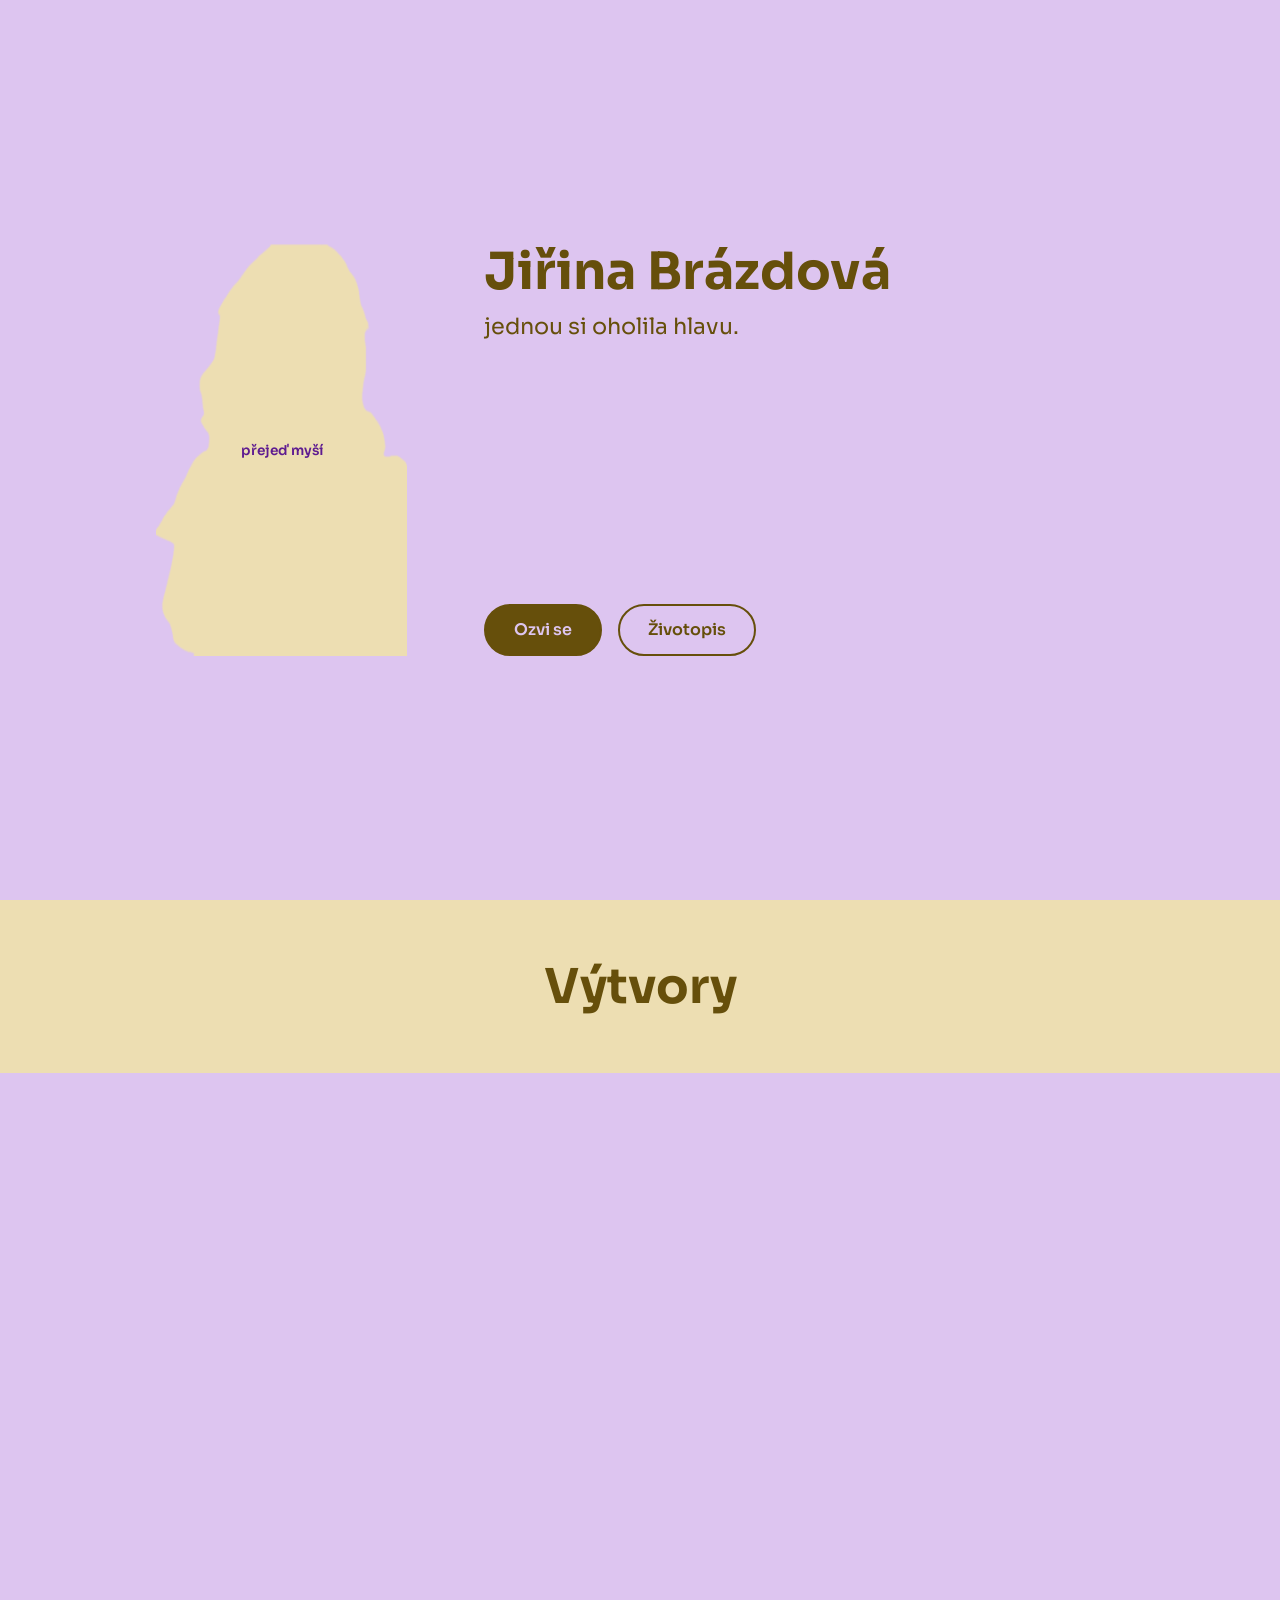
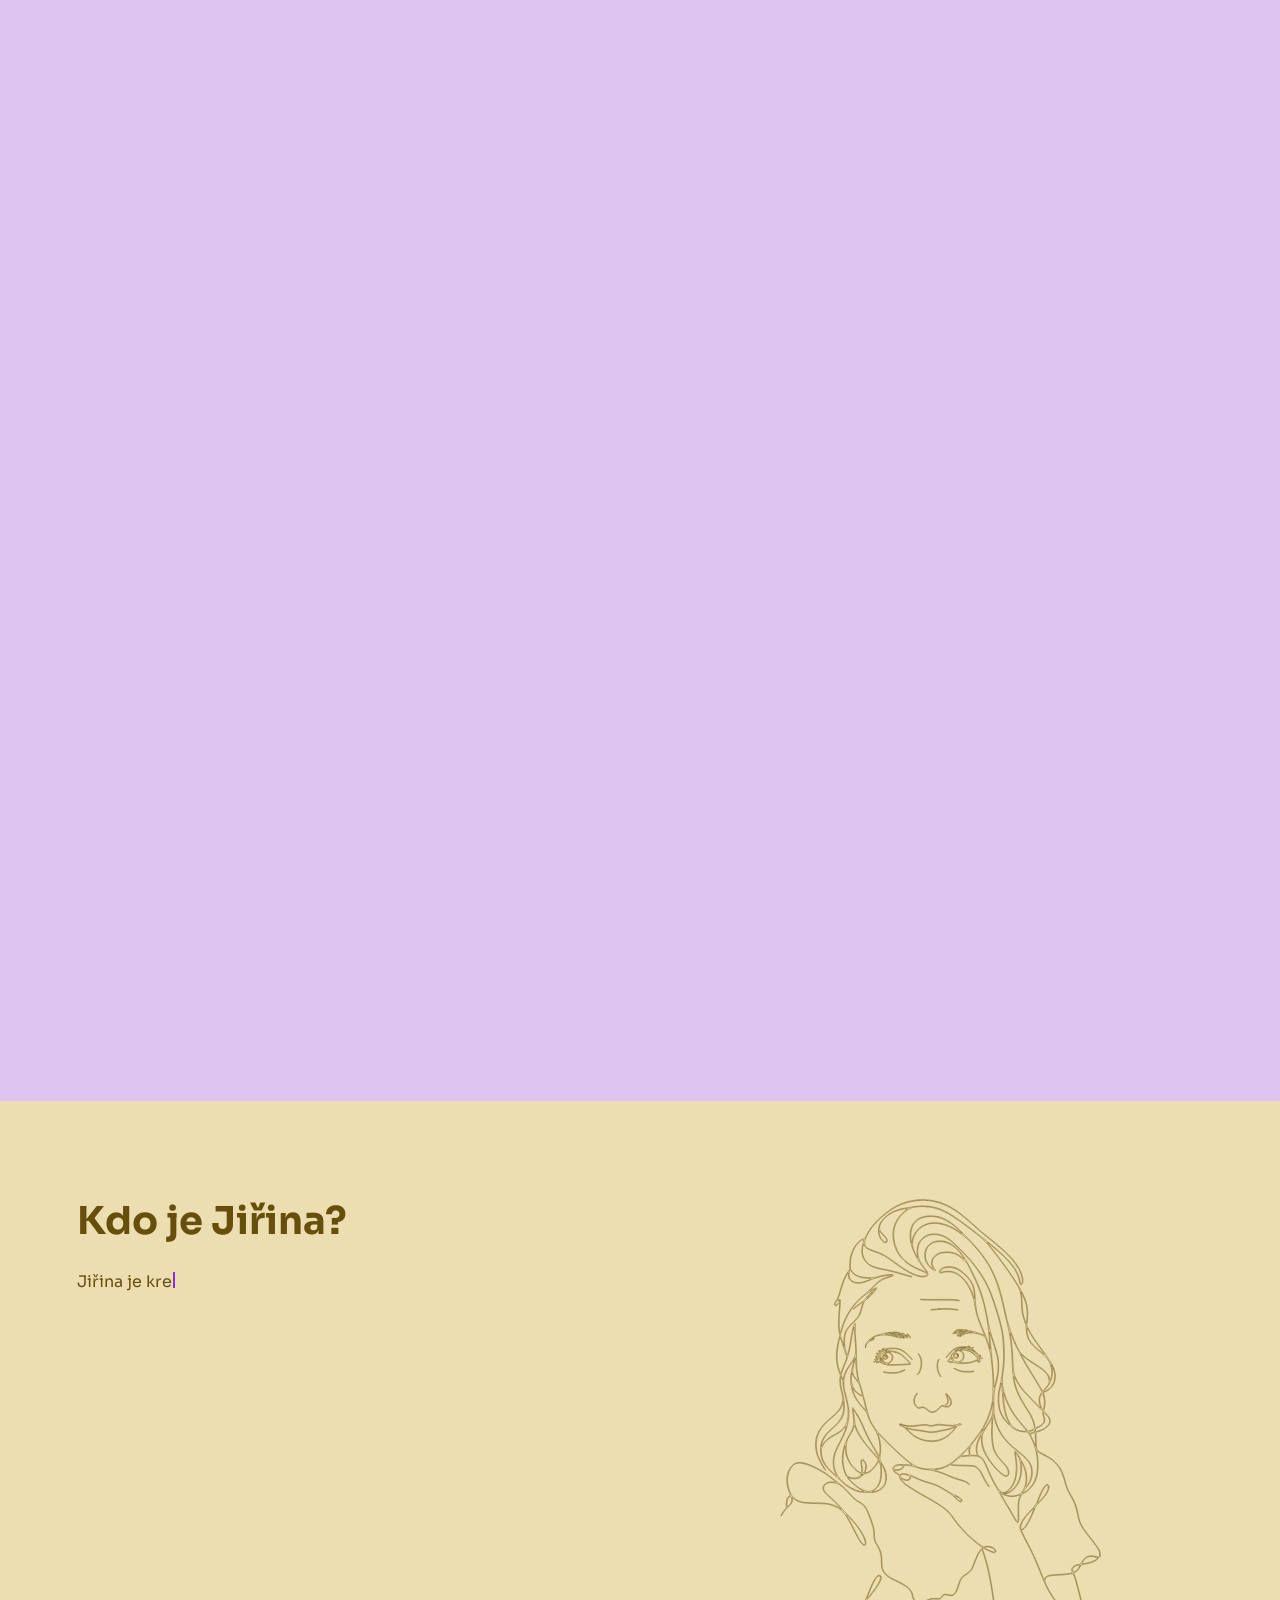
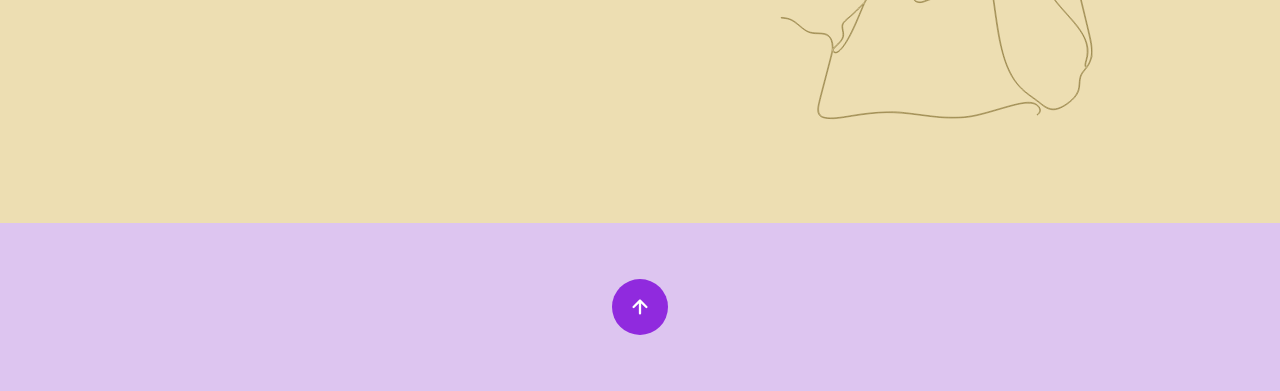
==== index.html @ c6fa9af7 "Polish scratch cover colors, speed up project reveal, add back-to-top - Recolor the hero scratch-car" ====
<!DOCTYPE html>
<html lang="cs">
<head>
  <meta charset="UTF-8">
  <meta name="viewport" content="width=device-width, initial-scale=1.0">
  <title>Jiřina Brázdová</title>
  <link rel="preconnect" href="https://fonts.googleapis.com">
  <link rel="preconnect" href="https://fonts.gstatic.com" crossorigin>
  <link href="https://fonts.googleapis.com/css2?family=Sora:wght@400;500;600;700;800&display=swap" rel="stylesheet">
  <link rel="stylesheet" href="css/style.css">
</head>
<body>

  <section class="hero" id="hero" style="--section-bg:#DDC5F0;">
    <div class="hero-inner">
      <div class="hero-photo">
        <canvas id="photoCanvas"></canvas>
        <p class="scratch-hint" id="scratchHint">přejeď myší</p>
      </div>

      <div class="hero-text">
        <div class="hero-intro">
          <h1 class="hero-name">Jiřina Brázdová</h1>
          <p class="hero-line" id="rotatingLine" aria-live="polite"></p>
        </div>

        <div class="hero-buttons">
          <a href="#contact" class="btn btn-primary">Ozvi se</a>
          <a href="#cv" class="btn btn-secondary">Životopis</a>
        </div>
      </div>
    </div>
  </section>

  <section class="work" id="work">
    <div class="work-band">
      <h2 class="work-title">Výtvory</h2>
    </div>

    <div class="work-content">
      <article class="project" data-side="left">
        <div class="project-media">
          <div class="device device-phone">
            <div class="device-screen">
              <p class="video-placeholder">video brzy</p>
            </div>
          </div>
        </div>
        <div class="project-text">
          <h3 class="project-title"><span class="project-num">01</span> — Bejby bez alergií</h3>
          <p class="project-category">Mobilní aplikace · Product Design · UX/UI · Vývoj</p>
          <p class="project-tagline">Od prvního nápadu až po skutečný produkt.</p>
          <p class="project-desc">Vytvořila jsem mobilní aplikaci od úplného začátku – od konceptu a návrhu uživatelského prostředí přes vývoj a testování až po zveřejnění na App Store a Google Play.</p>
          <p class="project-meta"><strong>Moje role:</strong> koncept · UX/UI · vývoj · testování · produktový rozvoj</p>
          <p class="project-meta"><strong>Nástroje:</strong> Figma · Adobe XD · Flutter · Firebase · Storyblok · Claude · Codex</p>
          <p class="project-stat">180+ stažení</p>
          <a href="#" class="project-link">→ Prozkoumat projekt</a>
        </div>
      </article>

      <article class="project" data-side="right">
        <div class="project-media">
          <div class="device device-laptop">
            <div class="device-screen">
              <p class="video-placeholder">video brzy</p>
            </div>
          </div>
        </div>
        <div class="project-text">
          <h3 class="project-title"><span class="project-num">02</span> — BabyApp.cz</h3>
          <p class="project-category">Web · UX/UI · Vývoj</p>
          <p class="project-desc">Web vytvořený jako digitální zázemí pro aplikaci Bejby bez alergií. Navrhla a vytvořila jsem ho kompletně sama – od struktury a vizuálního návrhu až po nasazení a následnou správu.</p>
          <p class="project-meta"><strong>Moje role:</strong> struktura · design · vývoj · nasazení · správa</p>
          <p class="project-meta"><strong>Nástroje:</strong> GitHub · Vercel · Claude</p>
          <a href="#" class="project-link">→ Prozkoumat projekt</a>
        </div>
      </article>

      <article class="project" data-side="left">
        <div class="project-media">
          <div class="device device-laptop">
            <div class="device-screen">
              <p class="video-placeholder">video brzy</p>
            </div>
          </div>
        </div>
        <div class="project-text">
          <h3 class="project-title"><span class="project-num">03</span> — SimonaMakes.cz</h3>
          <p class="project-category">Web · Design · Vývoj</p>
          <p class="project-desc">Osobní webový projekt, který jsem vytvořila od návrhu až po samotné nasazení. Další ukázka toho, jak propojuji vizuální stránku, technologii a samostatné řešení problémů.</p>
          <p class="project-meta"><strong>Moje role:</strong> koncept · design · vývoj · nasazení · správa</p>
          <p class="project-meta"><strong>Nástroje:</strong> GitHub · Vercel · Claude</p>
          <a href="#" class="project-link">→ Prozkoumat projekt</a>
        </div>
      </article>
    </div>
  </section>

  <section class="about" id="about">
    <div class="about-inner">
      <div class="about-text">
        <h2 class="about-title">Kdo je Jiřina?</h2>
        <p>Jiřina je kreativní člověk, kterého baví <em>výzvy</em> a <em>hledání řešení, která dávají smysl</em>. Když ji něco zaujme, nestačí jí zůstat u myšlenky – potřebuje zjistit, jak to funguje, co by šlo udělat lépe, a najít cestu k výsledku sama.</p>
        <p>K digitálním produktům se dostala přirozeně, skrz vlastní projekt. Z potřeby vyřešit konkrétní problém vznikl nápad na aplikaci a z nápadu postupně celý produkt, při jehož tvorbě se pohybovala mezi návrhem, technologiemi, obsahem i realizací. Tehdy zjistila, že ji nejvíc baví přemýšlet nad tím, <em>jak má produkt fungovat</em>, co uživatel skutečně potřebuje, a jak <em>složité věci udělat jednoduché</em>.</p>
        <p>Na designu ji baví hledat <em>rovnováhu</em> mezi tím, co je vizuálně dobře zpracované a co má skutečný smysl – proč se člověk v rozhraní ztrácí, co ho zbytečně zatěžuje, a jak návrh změnit, aby byl přirozenější. Díky zkušenosti s vývojem se na produkt dívá i z <em>technické stránky</em>: návrh pro ni není izolovaný obrázek ve Figmě, ale součást systému, který musí fungovat v reálném světě.</p>
        <p>Její cesta k Product Designu <em>není klasická</em> – a právě to považuje za svou <em>výhodu</em>. Zkušenosti získávala tím, že věci skutečně dělala, řešila problémy za pochodu a učila se to, co zrovna potřebovala. Teď je chce proměnit v pevný základ pro práci v Product a UX Designu.</p>
      </div>
      <div class="about-media">
        <svg class="about-draw-svg" id="aboutDrawSvg" viewBox="0 0 979 1606" xmlns="http://www.w3.org/2000/svg">
<g transform="translate(0.000000,1606.000000) scale(0.100000,-0.100000)" fill="none" stroke="currentColor" stroke-width="14" stroke-linecap="round" stroke-linejoin="round">
<path id="lp0" d="M4190 15973 c-356 -33 -645 -145 -925 -356 -328 -248 -523 -467 -654
-732 -52 -104 -65 -124 -77 -114 -33 27 -167 -65 -238 -164 -131 -184 -199
-409 -194 -639 l2 -117 -51 -73 c-100 -145 -172 -310 -233 -540 -52 -194 -84
-277 -137 -355 -49 -72 -59 -103 -43 -132 18 -35 55 -26 112 27 l51 47 -6 -60
c-44 -410 -48 -734 -12 -875 16 -64 15 -66 -9 -155 -78 -279 -101 -554 -65
-780 12 -76 66 -258 90 -307 16 -32 18 -45 8 -85 -20 -92 -12 -237 21 -373 70
-284 73 -340 26 -478 -53 -155 -115 -230 -341 -414 -407 -330 -539 -676 -419
-1096 49 -171 274 -576 274 -493 0 6 -4 12 -9 15 -16 10 -129 209 -180 316
-74 158 -92 230 -98 397 -13 339 106 566 442 843 235 194 332 319 369 478 21
88 30 43 23 -121 -10 -277 -99 -437 -364 -659 -246 -205 -348 -399 -347 -658
2 -295 127 -516 439 -775 33 -27 114 -102 180 -165 182 -175 347 -278 532
-331 90 -26 412 -38 512 -19 239 44 379 242 357 504 -9 107 -43 203 -120 338
-91 161 -92 165 -72 277 33 193 15 416 -48 605 -15 43 -25 79 -24 80 2 1 55
-52 118 -119 251 -262 691 -673 849 -790 44 -33 80 -63 81 -66 0 -3 -33 -1
-72 3 -40 5 -143 10 -228 11 -151 2 -157 1 -211 -25 -134 -66 -95 -191 88
-281 39 -19 41 -23 41 -61 -3 -143 186 -289 852 -661 502 -281 611 -368 800
-635 230 -327 557 -652 848 -845 l42 -27 -50 -55 c-84 -92 -106 -135 -229
-458 -61 -160 -96 -207 -213 -285 -167 -112 -193 -147 -258 -360 -85 -274
-146 -331 -307 -284 -103 30 -166 8 -209 -72 -24 -45 -37 -48 -179 -46 -112 2
-126 0 -205 -29 -209 -77 -222 -81 -291 -77 -116 6 -176 68 -198 206 -26 165
-178 302 -492 443 -241 108 -343 189 -411 326 -32 65 -32 68 -40 262 -9 253
-33 341 -138 507 -70 112 -82 151 -91 324 -9 185 -25 248 -136 543 -109 292
-159 361 -337 460 -107 61 -155 100 -242 202 -128 148 -219 238 -314 308 -52
39 -144 112 -205 162 -199 163 -348 262 -557 366 -388 195 -599 209 -742 48
-171 -193 -199 -485 -76 -790 22 -56 40 -102 38 -103 -89 -38 -122 -107 -127
-271 l-3 -119 -48 -54 c-52 -58 -110 -158 -110 -188 0 -11 12 3 29 32 42 77
111 163 201 250 99 96 123 142 118 222 l-3 58 43 -33 c161 -123 279 -149 692
-152 300 -3 381 -15 559 -87 232 -94 334 -218 579 -709 104 -210 183 -349 232
-410 84 -105 160 -98 147 14 -24 204 -255 552 -568 857 -57 56 -149 154 -204
218 -55 64 -174 185 -265 269 -91 84 -180 167 -197 186 -148 157 1 341 244
301 145 -23 235 -80 389 -246 211 -228 276 -289 349 -329 206 -114 260 -188
372 -505 109 -306 123 -366 123 -523 1 -136 12 -174 99 -320 104 -177 130
-282 131 -545 0 -164 48 -273 164 -380 46 -41 104 -75 274 -158 119 -58 247
-126 284 -151 124 -83 218 -205 218 -283 0 -42 34 -125 66 -160 68 -75 185
-90 319 -40 226 84 221 83 339 77 136 -6 158 1 192 63 39 71 89 86 190 55 159
-48 244 29 323 294 60 203 94 251 242 346 136 89 167 134 259 380 63 168 108
262 162 334 l40 53 20 -53 c140 -379 240 -840 339 -1564 107 -789 153 -1067
225 -1365 145 -603 314 -961 590 -1249 105 -110 154 -150 434 -354 80 -58 181
-135 225 -172 145 -120 279 -167 418 -147 202 29 515 242 647 438 67 101 90
178 101 344 14 220 37 282 162 431 95 115 133 179 176 302 l35 102 0 175 c-1
198 -12 262 -126 735 -33 138 -80 331 -103 430 -170 710 -272 1090 -317 1178
-11 22 -18 40 -16 42 2 1 22 12 46 24 61 31 113 87 152 164 23 45 41 69 54 71
12 2 66 11 120 20 194 32 301 81 396 182 l53 56 -5 69 c-9 116 -25 143 -341
551 -166 215 -225 304 -266 403 -32 75 -42 116 -81 324 -33 177 -98 338 -209
521 -83 136 -110 205 -185 466 -115 400 -267 589 -616 764 -267 134 -253 106
-265 516 l-5 170 73 23 c163 52 306 152 347 243 43 95 13 184 -108 310 l-74
77 22 96 c30 126 25 273 -13 387 l-25 77 66 31 c201 94 305 256 306 475 1 193
-84 376 -330 710 -280 379 -333 455 -413 594 -24 40 -63 113 -87 161 l-43 88
14 124 c48 407 -6 632 -256 1068 -155 270 -718 1056 -912 1273 -38 43 -68 80
-65 82 11 11 437 -356 564 -486 254 -263 376 -463 424 -695 23 -113 24 -114
55 -114 86 0 72 229 -26 427 -152 307 -380 547 -969 1016 -230 183 -262 210
-445 377 -371 338 -532 459 -780 585 -299 153 -623 218 -935 188z m295 -24
c282 -24 509 -101 780 -265 169 -103 281 -192 615 -489 140 -125 365 -316 500
-423 518 -414 739 -642 898 -927 90 -161 133 -372 87 -431 -23 -29 -38 -2 -59
101 -64 327 -325 648 -901 1106 -93 74 -237 188 -318 253 -589 470 -928 699
-1199 810 -259 107 -565 132 -883 72 -71 -13 -157 -27 -190 -31 -371 -42 -719
-273 -812 -538 -32 -92 -26 -277 12 -350 71 -142 187 -219 230 -153 31 47 -8
126 -115 231 -124 122 -145 203 -82 321 97 180 284 332 498 403 68 22 311 74
326 69 5 -2 -27 -32 -71 -66 -291 -230 -422 -549 -367 -897 70 -448 340 -740
883 -955 134 -53 170 -79 153 -110 -20 -37 -99 -53 -192 -39 -202 31 -432 152
-778 409 -291 216 -398 275 -650 361 -180 62 -243 98 -271 157 -84 173 148
565 531 897 392 339 719 471 1225 493 17 1 84 -3 150 -9z m-15 -190 c360 -33
644 -169 1161 -559 565 -426 640 -497 914 -866 66 -87 163 -216 217 -287 238
-307 512 -735 547 -852 29 -97 51 -283 51 -425 0 -197 28 -347 100 -535 34
-89 39 -113 44 -220 14 -302 105 -447 441 -709 227 -178 335 -370 336 -601 0
-107 -3 -132 -29 -207 -18 -54 -32 -62 -32 -18 0 108 -128 268 -301 377 -432
273 -553 371 -647 529 -67 111 -232 503 -283 669 -66 216 -83 284 -129 490
-115 520 -174 733 -265 965 -200 505 -448 857 -997 1411 -426 428 -663 560
-1013 563 -543 4 -770 -402 -560 -1002 64 -183 244 -492 365 -627 20 -22 46
-55 59 -72 25 -37 48 -45 30 -11 -7 13 -52 71 -100 131 -104 129 -154 228
-180 351 -57 278 35 492 258 603 93 47 98 48 202 51 263 9 434 -83 770 -412
494 -486 783 -897 980 -1394 116 -293 297 -895 346 -1152 47 -245 70 -755 46
-1005 -22 -236 -71 -543 -111 -710 -110 -455 -36 -814 224 -1083 189 -196 327
-269 528 -279 l108 -6 28 -46 c172 -275 256 -555 269 -893 17 -426 -124 -742
-399 -898 -32 -17 -58 -28 -58 -23 0 17 57 97 125 178 127 151 180 298 173
480 -10 227 -98 353 -438 625 -418 336 -592 582 -697 989 -34 129 -36 146 -40
346 -8 350 7 518 62 710 59 207 85 378 85 566 0 209 -21 308 -145 689 -103
313 -131 419 -190 720 -141 717 -216 939 -513 1535 -301 603 -596 874 -953
875 -523 1 -644 -660 -166 -906 46 -24 50 -5 8 43 -199 225 5 502 370 503 214
0 353 -63 530 -240 l96 -96 115 -229 c373 -751 506 -1279 582 -2320 l6 -70
-15 50 c-53 177 -138 398 -290 755 -94 221 -141 452 -154 760 -13 296 -42 397
-166 573 -86 123 -278 285 -403 338 -178 77 -388 63 -482 -31 -58 -58 -58
-131 1 -117 13 3 51 13 84 21 361 93 710 -191 888 -724 33 -99 49 -170 96
-440 23 -130 73 -282 156 -480 31 -74 70 -170 86 -213 l29 -77 -48 24 c-56 28
-202 75 -327 105 -49 12 -119 29 -155 38 -36 9 -114 18 -175 20 -105 4 -112 3
-165 -24 -63 -32 -127 -113 -90 -113 6 0 10 6 10 13 0 36 111 108 162 106 19
-1 17 -3 -12 -15 -35 -15 -80 -67 -80 -93 0 -8 10 -4 25 11 38 39 146 71 245
74 l85 2 -70 -7 c-134 -15 -204 -47 -232 -106 -16 -33 -16 -36 0 -52 16 -16
19 -15 48 12 28 27 30 27 19 6 -19 -36 1 -45 41 -17 95 69 181 96 308 96 160
0 364 -61 421 -126 45 -52 150 -392 179 -579 11 -74 32 -263 52 -480 24 -245
18 -778 -9 -929 -72 -398 -217 -715 -493 -1081 -186 -247 -213 -279 -378 -445
-412 -414 -617 -521 -1001 -523 -372 -2 -507 62 -925 438 -329 296 -674 645
-769 778 -168 235 -191 292 -311 774 -52 205 -116 444 -144 530 -102 321 -121
456 -131 933 -5 222 -14 426 -25 520 -12 108 -16 208 -13 329 4 164 3 172 -13
153 -41 -52 -93 -256 -133 -532 -27 -188 -85 -435 -101 -435 -5 0 -25 59 -44
130 -31 118 -34 144 -35 275 -1 267 40 358 259 575 190 188 212 225 275 454
44 162 69 211 137 266 105 86 202 184 263 266 84 113 75 118 -72 42 -40 -21
-77 -40 -83 -42 -21 -7 212 222 270 266 72 55 196 115 285 138 74 19 145 49
156 66 32 52 -242 30 -466 -38 -89 -26 -106 -28 -270 -28 -289 1 -423 52 -537
208 -37 50 -37 51 -41 166 -9 255 91 533 245 682 81 79 110 99 140 99 30 0 30
-21 -3 -130 -68 -228 -35 -412 102 -559 113 -121 225 -170 517 -225 195 -38
333 -72 632 -159 229 -66 255 -72 255 -58 0 6 -12 14 -27 17 -16 4 -98 27
-183 51 -318 92 -429 120 -565 147 -401 79 -491 113 -602 228 -126 132 -168
285 -128 472 17 81 30 101 39 59 18 -82 101 -135 335 -215 216 -73 311 -128
643 -370 292 -212 438 -295 625 -357 159 -52 274 -51 329 4 52 52 13 92 -147
154 -372 144 -587 304 -727 540 -166 280 -201 622 -93 883 79 190 252 383 416
466 119 60 317 82 545 61z m327 -319 c144 -34 307 -117 458 -231 82 -62 285
-250 285 -263 0 -3 -42 23 -92 58 -397 274 -777 343 -1073 196 -107 -53 -164
-97 -224 -172 -86 -108 -141 -242 -141 -343 0 -44 -16 -45 -24 -2 -32 174 -14
370 44 492 113 238 428 346 767 265z m90 -206 c344 -61 752 -344 1109 -769
430 -512 618 -927 814 -1796 32 -145 84 -367 114 -494 95 -398 130 -661 146
-1085 12 -318 26 -502 47 -630 43 -266 164 -537 403 -901 111 -170 174 -302
208 -434 38 -149 39 -144 -38 -182 -105 -52 -140 -54 -172 -6 -14 21 -89 112
-167 203 -174 202 -257 323 -349 506 -204 407 -260 671 -214 1009 41 292 45
353 45 600 1 482 -56 805 -242 1385 -218 680 -375 984 -738 1430 -167 204
-590 626 -710 708 -352 239 -743 196 -916 -99 -57 -98 -81 -285 -53 -416 7
-35 9 -60 4 -57 -12 7 -81 146 -120 241 -99 241 27 564 277 711 162 95 321
117 552 76z m-1760 -346 c85 -88 103 -118 103 -168 0 -61 -69 -44 -135 32 -52
59 -83 135 -90 215 l-6 68 23 -30 c12 -16 60 -69 105 -117z m1865 -203 c205
-42 421 -216 584 -470 42 -67 40 -68 -35 -7 -152 122 -256 163 -429 170 -272
10 -440 -78 -498 -261 -23 -74 -13 -134 44 -251 10 -21 -89 57 -123 96 -56 66
-104 172 -114 253 -40 332 216 543 571 470z m333 -809 c224 -85 456 -318 541
-542 26 -70 54 -242 54 -334 0 -75 -5 -74 -26 6 -82 318 -331 648 -561 745
-104 44 -279 53 -382 20 -84 -26 -103 -13 -65 44 61 93 275 123 439 61z
m-3118 -157 c111 -100 261 -148 476 -151 100 -1 100 -5 0 -48 -422 -179 -685
-38 -577 309 3 9 15 -3 33 -30 15 -24 46 -60 68 -80z m-125 -154 c79 -147 270
-187 503 -103 55 20 145 55 200 78 160 66 446 130 584 130 66 0 42 -14 -94
-55 -202 -61 -255 -96 -490 -325 -88 -85 -198 -186 -245 -224 -347 -283 -574
-627 -690 -1046 -18 -63 -36 -119 -40 -123 -30 -33 -39 392 -14 673 9 102 17
221 18 265 l1 80 -41 0 -41 0 24 58 c13 33 49 144 79 248 63 217 115 352 176
453 l43 71 6 -75 c3 -41 12 -88 21 -105z m787 -351 c-13 -14 -45 -36 -70 -49
-49 -25 -184 -162 -209 -211 -18 -36 -31 -48 -150 -131 -99 -69 -196 -146
-217 -172 -30 -36 -9 -30 40 11 73 63 248 190 253 185 2 -2 -3 -21 -12 -43 -9
-21 -34 -99 -55 -171 -56 -195 -79 -234 -245 -398 -78 -77 -160 -169 -183
-204 -72 -112 -108 -273 -98 -439 l5 -97 -56 166 -56 166 23 79 c48 168 94
303 136 399 167 385 467 713 829 904 85 45 104 46 65 5z m-78 -102 c-25 -35
-160 -157 -166 -150 -9 9 67 97 123 143 60 50 76 52 43 7z m4633 -116 c77
-185 106 -322 106 -503 0 -118 -19 -305 -31 -298 -13 8 -78 215 -94 300 -9 44
-20 170 -25 280 -8 176 -17 268 -35 355 l-6 25 19 -24 c11 -13 40 -74 66 -135z
m-5624 -106 c0 -37 -98 -146 -123 -137 -19 6 -20 54 -1 83 31 47 124 87 124
54z m467 -1220 c39 -450 41 -441 -204 -800 -77 -112 -124 -216 -150 -331 l-16
-71 -29 68 -29 69 15 62 c9 34 37 111 62 170 115 269 189 524 229 800 29 195
50 304 73 388 l17 60 7 -105 c4 -58 15 -197 25 -310z m5287 343 c58 -123 176
-306 360 -556 190 -259 191 -258 -11 -89 -285 238 -357 354 -378 605 -6 85 2
97 29 40z m-2048 -44 c-32 -11 -63 -18 -69 -16 -13 4 81 36 108 36 11 0 -6 -9
-39 -20z m1049 -575 c29 -100 61 -220 70 -265 19 -95 21 -319 6 -439 -16 -115
-99 -465 -109 -456 -3 3 -9 95 -13 203 -8 173 -27 411 -59 718 -18 178 -30
303 -50 515 -11 118 -22 233 -25 255 -6 47 103 -273 180 -531z m-689 533 c4
-4 -20 -7 -52 -7 -119 0 -241 -36 -295 -87 l-26 -24 -7 23 c-4 16 0 28 15 41
33 27 43 20 12 -9 l-28 -26 35 20 c19 11 53 29 75 41 l40 21 -38 0 c-50 0
-105 -30 -141 -75 -29 -38 -58 -37 -38 2 25 46 102 82 197 92 69 7 240 -1 251
-12z m1286 -347 c28 -63 54 -119 58 -125 4 -5 49 -91 100 -190 139 -270 148
-286 416 -725 18 -30 58 -93 88 -140 59 -91 133 -224 155 -277 12 -30 11 -36
-18 -80 -69 -103 -78 -227 -27 -373 l26 -75 -38 40 c-22 22 -140 144 -263 270
-220 225 -293 315 -391 477 -112 185 -144 298 -158 553 -27 513 -39 647 -71
836 -27 164 -24 169 27 39 24 -63 67 -167 96 -230z m-5239 -112 c54 -161 97
-304 97 -318 0 -14 -30 -97 -66 -185 -36 -88 -78 -193 -92 -232 -15 -40 -30
-73 -33 -73 -7 0 -63 180 -79 255 -21 91 -29 273 -19 394 14 171 69 451 88
451 4 0 51 -132 104 -292z m5722 -449 c399 -261 477 -325 535 -442 33 -67 42
-184 17 -239 -12 -27 -176 -218 -187 -218 -3 0 -18 26 -34 57 -25 51 -75 134
-314 523 -64 103 -185 315 -272 475 l-43 80 74 -69 c41 -38 142 -113 224 -167z
m-5346 -32 c1 -106 27 -319 55 -454 13 -62 21 -113 17 -112 -14 1 -116 139
-140 189 -37 79 -35 167 7 332 18 70 35 144 37 165 1 21 4 40 5 43 6 13 19
-93 19 -163z m-60 38 c-97 -341 -115 -483 -90 -680 38 -290 122 -463 350 -725
109 -125 139 -171 171 -271 40 -120 84 -208 176 -344 121 -181 182 -367 191
-591 5 -114 -11 -294 -26 -294 -3 0 -17 26 -30 57 -24 54 -104 195 -182 318
-59 94 -190 357 -248 500 -64 156 -162 346 -238 464 -31 47 -67 103 -80 125
-45 69 -48 35 -18 -180 40 -283 18 -407 -108 -613 -236 -385 -288 -825 -139
-1186 75 -182 293 -399 522 -516 104 -53 82 -63 -69 -30 -190 42 -364 140
-530 297 -258 247 -331 554 -210 889 18 50 88 198 155 330 136 267 181 386
220 573 57 282 45 435 -70 875 -103 395 -70 593 153 904 44 62 87 126 96 144
25 47 26 32 4 -46z m6096 -208 c114 -277 36 -538 -200 -674 -128 -73 -133 -67
-36 39 128 141 178 241 208 416 17 98 7 229 -22 307 -24 63 20 -14 50 -88z
m-6141 -170 c7 -38 65 -129 136 -212 28 -33 59 -78 70 -100 28 -58 110 -345
98 -345 -25 0 -123 58 -170 100 -124 111 -184 298 -163 514 7 80 19 98 29 43z
m4988 -152 c38 -89 167 -286 249 -382 30 -35 174 -186 322 -337 l267 -273 0
-49 c0 -27 9 -76 20 -108 52 -154 11 -231 -169 -321 -82 -41 -85 -40 -95 32
-14 104 -95 310 -158 403 -149 218 -319 521 -381 680 -47 117 -97 327 -97 402
0 51 0 51 42 -47z m-5273 -141 c1 -96 25 -230 72 -398 62 -221 81 -340 82
-506 1 -322 -100 -490 -390 -646 -215 -115 -331 -212 -402 -336 -36 -62 -39
-50 -11 50 41 149 129 276 285 417 164 148 217 200 263 260 161 212 183 447
82 870 -54 228 -70 358 -55 451 l8 49 33 -70 c27 -58 33 -82 33 -141z m4865
-214 c41 -565 76 -738 199 -967 49 -93 35 -92 -46 1 -189 217 -251 389 -251
696 0 162 2 185 31 305 17 72 34 145 38 163 4 18 8 32 10 30 2 -2 11 -104 19
-228z m-4490 -36 c43 -50 130 -110 189 -130 41 -14 43 -16 59 -82 43 -164 89
-365 85 -369 -6 -6 -202 226 -259 307 -63 91 -113 194 -143 296 -33 112 -31
130 4 69 16 -27 45 -69 65 -91z m4559 -117 c93 -300 274 -610 508 -869 48 -53
109 -125 134 -160 l47 -63 -52 -3 c-71 -4 -193 22 -266 58 -218 106 -352 422
-394 925 -20 247 -19 251 23 112z m1196 -3 c32 -93 40 -240 17 -349 -26 -125
-39 -120 -98 36 -48 127 -47 239 2 327 19 34 39 61 45 59 5 -2 21 -35 34 -73z
m-1554 -542 c-9 -47 -29 -111 -46 -143 -25 -51 -213 -366 -226 -379 -2 -2 -2
20 1 49 3 40 21 85 70 180 95 186 148 333 185 520 12 57 22 107 23 110 12 34
6 -269 -7 -337z m-4146 -67 c91 -159 125 -227 211 -430 77 -181 129 -283 265
-515 122 -207 225 -425 178 -375 -5 6 -49 57 -99 115 -49 58 -121 141 -159
185 -174 198 -293 370 -380 550 -69 143 -75 167 -105 415 -11 91 -23 181 -26
200 l-5 35 25 -30 c14 -16 57 -84 95 -150z m5784 25 c98 -103 118 -153 97
-241 -23 -93 -151 -195 -316 -250 -97 -33 -100 -33 -106 16 l-4 36 86 45 c194
100 228 164 180 336 -21 77 -26 128 -11 128 5 0 38 -31 74 -70z m-1536 -279
c122 -329 279 -537 597 -796 354 -287 437 -382 481 -550 43 -167 -18 -422
-134 -555 -36 -42 -39 -30 -16 65 29 118 17 308 -27 445 -39 122 -208 432
-281 515 -54 62 -59 42 -32 -120 78 -457 13 -807 -186 -1008 -150 -151 -255
-128 -382 84 -82 137 -164 302 -232 464 -131 317 -172 384 -269 449 -83 55
-101 100 -101 246 1 125 14 169 98 335 l34 69 6 -140 c8 -208 49 -332 180
-541 174 -282 465 -573 571 -573 71 0 107 66 87 159 -20 95 -62 157 -220 325
-202 215 -262 364 -283 707 -11 178 9 660 29 693 4 5 15 -33 25 -84 10 -51 35
-137 55 -189z m-126 19 c-27 -383 -4 -662 71 -850 48 -121 141 -245 315 -420
125 -126 159 -340 54 -340 -84 0 -319 216 -478 438 -193 270 -275 502 -260
738 6 104 26 147 155 346 55 84 111 174 123 200 13 26 24 46 27 44 2 -2 -1
-72 -7 -156z m-4182 -110 c50 -196 225 -450 610 -884 73 -83 102 -122 98 -136
-25 -96 -207 -314 -300 -359 -46 -22 -145 -42 -120 -24 28 20 56 108 57 178 1
145 -108 280 -161 199 -16 -25 -16 -32 0 -128 19 -108 22 -222 8 -245 -21 -34
-181 89 -283 218 -129 161 -183 318 -183 531 0 173 17 229 124 409 54 91 87
160 102 213 13 43 26 78 29 78 3 0 12 -22 19 -50z m-286 -41 c-21 -84 -68
-190 -195 -439 -162 -319 -191 -409 -192 -605 0 -131 27 -252 80 -358 14 -27
24 -51 22 -53 -9 -8 -238 208 -282 267 -130 173 -180 300 -180 460 0 103 1
109 37 183 63 126 195 239 403 344 111 56 230 153 294 239 31 43 33 39 13 -38z
m4191 -56 c-18 -82 -28 -105 -69 -169 -113 -174 -162 -387 -120 -530 9 -32 22
-65 28 -73 10 -12 5 -13 -37 -8 -27 4 -79 7 -116 7 -84 0 -94 16 -88 137 5
106 31 158 160 319 58 73 136 180 173 238 38 58 71 106 72 106 2 0 1 -12 -3
-27z m1595 -40 c1 -20 -6 -23 -60 -29 -44 -5 -59 -10 -55 -20 4 -12 -21 -34
-38 -34 -3 0 -12 14 -21 30 -15 29 -15 31 7 39 13 5 52 23 88 39 70 32 78 30
79 -25z m16 -195 c4 -84 5 -178 3 -208 l-3 -55 -29 75 c-16 41 -51 120 -78
174 -56 112 -55 122 28 151 74 27 71 32 79 -137z m-5796 -510 c53 -228 233
-475 408 -561 l62 -31 -19 -37 c-39 -75 -103 -104 -219 -97 -147 9 -210 54
-259 184 -80 214 -87 528 -15 754 l17 55 7 -110 c4 -60 12 -131 18 -157z
m3763 123 c-3 -52 0 -102 6 -120 10 -28 9 -31 -11 -35 -31 -7 -241 -17 -236
-12 2 2 58 61 123 130 66 69 121 126 122 126 1 0 -1 -40 -4 -89z m2321 -167
c171 -87 227 -125 313 -216 153 -161 203 -261 299 -589 59 -206 89 -278 165
-404 121 -201 178 -350 221 -584 51 -274 134 -433 379 -721 25 -30 61 -75 78
-100 18 -25 59 -81 93 -125 110 -143 150 -257 118 -329 -16 -35 -29 -37 -99
-15 -199 62 -338 7 -439 -173 -31 -55 -34 -57 -89 -68 -169 -33 -240 -98 -214
-196 7 -25 12 -48 12 -53 0 -18 -138 -41 -305 -51 -348 -21 -389 -26 -447 -52
-54 -25 -98 -71 -98 -102 0 -42 -22 2 -109 217 -181 449 -214 520 -472 1023
-122 238 -139 276 -121 273 91 -15 228 193 378 575 l59 149 101 106 c150 159
221 248 262 330 85 172 32 298 -79 187 -44 -44 -124 -190 -174 -316 -116 -291
-101 -265 -215 -385 -232 -242 -319 -358 -359 -475 -40 -120 -35 -137 169
-531 160 -311 247 -493 310 -649 22 -52 57 -140 80 -195 23 -55 71 -172 107
-259 174 -429 308 -641 631 -1001 517 -576 635 -747 715 -1039 37 -135 32
-349 -11 -481 -39 -121 -43 -201 -11 -213 19 -7 15 -15 -52 -97 -111 -139
-132 -199 -148 -425 -10 -147 -23 -193 -87 -307 -77 -139 -315 -336 -496 -411
-212 -88 -362 -55 -586 127 -59 49 -162 126 -228 172 -369 255 -541 444 -708
776 -211 422 -315 856 -461 1918 -127 924 -222 1392 -355 1753 -44 121 -35
158 28 113 67 -47 235 -121 277 -121 85 0 97 59 26 123 -75 68 -229 95 -315
56 -23 -11 -35 -5 -133 64 -295 208 -624 548 -831 861 -128 193 -299 319 -897
656 -237 134 -475 283 -554 347 -108 88 -191 206 -103 149 124 -83 283 -56
269 45 -3 22 -3 39 0 39 2 0 88 -36 190 -80 106 -46 250 -99 336 -124 211 -61
268 -85 423 -171 203 -113 291 -175 398 -279 109 -105 175 -148 203 -130 62
39 -18 126 -176 193 -57 24 -158 77 -223 118 -280 175 -384 224 -630 293 -166
46 -178 50 -338 127 -251 119 -404 155 -480 112 l-38 -22 -75 52 c-123 85
-124 90 -30 88 125 -3 246 69 229 137 -11 43 261 6 429 -59 90 -34 192 -54
325 -62 117 -6 358 -78 550 -163 192 -85 238 -102 380 -142 153 -43 221 -71
283 -121 45 -35 65 -27 22 8 -73 60 -109 76 -255 119 -161 47 -180 54 -420
153 -80 33 -196 77 -257 98 -62 20 -113 41 -113 45 0 4 30 11 68 15 96 10 219
48 320 99 l87 44 65 -15 c44 -10 161 -17 355 -21 331 -8 342 -11 435 -98 40
-38 64 -75 117 -183 106 -216 202 -369 224 -355 5 3 -4 22 -19 42 -46 58 -102
155 -176 305 -55 113 -79 150 -129 201 -99 101 -120 106 -456 111 -235 4 -373
14 -388 29 -2 2 29 28 69 58 40 30 99 79 131 107 68 63 80 67 287 82 404 30
462 -7 623 -401 77 -188 173 -383 257 -525 40 -66 108 -185 152 -265 44 -80
110 -194 147 -255 83 -135 142 -237 246 -424 84 -151 103 -173 132 -155 30 18
33 63 27 314 -6 270 -1 321 53 462 l28 73 84 45 c302 167 443 472 428 930 -5
151 -13 213 -42 348 -5 20 2 17 55 -22 33 -25 120 -75 193 -112z m-808 -29
c75 -158 94 -427 45 -621 -62 -243 -233 -442 -430 -501 l-45 -13 44 4 c130 13
304 161 385 327 82 171 114 381 87 569 -7 45 -10 84 -8 86 8 8 75 -130 105
-217 89 -254 60 -543 -73 -711 -51 -66 -78 -82 -178 -108 -132 -35 -315 -12
-389 50 l-23 19 31 1 c50 0 129 47 191 114 179 191 254 544 194 921 -11 66
-22 140 -26 165 l-6 45 36 -40 c20 -22 47 -62 60 -90z m-4738 -127 c75 -82 87
-206 32 -322 -16 -36 -27 -46 -45 -46 -24 0 -24 2 -24 89 0 49 -7 126 -16 172
-22 115 2 163 53 107z m498 -60 c88 -388 0 -738 -209 -837 -120 -56 -203 -49
-354 30 -133 71 -358 264 -401 347 l-12 23 38 -19 c138 -69 310 -39 411 72 29
33 50 45 107 61 96 28 150 62 222 139 60 64 163 218 163 243 0 39 21 3 35 -59z
m-2304 -32 c219 -58 518 -212 749 -387 126 -95 220 -172 216 -176 -2 -2 -35 2
-74 8 -201 33 -365 -87 -321 -236 18 -62 68 -118 244 -277 144 -129 243 -230
288 -293 l22 -30 -35 23 c-209 137 -369 173 -775 177 -374 4 -462 21 -598 118
-77 55 -108 94 -154 194 -132 285 -105 623 62 802 97 104 196 124 376 77z
m2456 -221 c37 -110 39 -268 5 -365 -42 -121 -157 -222 -291 -255 -91 -22
-132 -18 -81 9 224 118 303 369 254 801 l-5 50 45 -80 c25 -44 58 -116 73
-160z m532 174 c37 -13 37 -14 11 -57 -38 -63 -190 -99 -258 -63 -51 27 12
105 94 116 27 3 56 8 64 9 32 7 58 6 89 -5z m-1205 -271 c-3 -7 -16 -21 -29
-31 l-24 -17 10 30 c7 19 18 30 30 30 11 0 16 -5 13 -12z m1326 -14 c56 -16
120 -69 120 -97 0 -56 -117 -75 -205 -33 -131 62 -125 136 11 145 11 0 45 -6
74 -15z m4348 -373 c4 -64 -34 -151 -115 -262 -50 -69 -211 -244 -218 -237 -5
5 82 221 134 332 101 213 192 290 199 167z m-1406 -214 c114 -85 309 -108 473
-54 43 14 81 25 83 23 2 -2 -6 -23 -18 -46 -49 -96 -62 -202 -58 -492 3 -277
-1 -308 -35 -271 -9 10 -68 111 -133 223 -64 113 -124 216 -134 230 -55 79
-259 449 -239 434 8 -6 35 -27 61 -47z m-1389 -86 c47 -19 118 -71 129 -97 18
-38 -2 -50 -47 -28 -34 16 -165 132 -165 147 0 6 36 -3 83 -22z m-5068 -21
c19 -37 19 -113 0 -154 -25 -53 -123 -144 -131 -122 -11 28 3 176 21 226 30
84 80 107 110 50z m7398 -417 c-103 -266 -261 -535 -327 -558 -92 -32 -62 140
56 314 61 91 278 331 299 331 3 0 -9 -39 -28 -87z m-5581 -245 c68 -73 147
-162 175 -198 196 -252 332 -576 246 -588 -53 -8 -139 120 -311 463 -106 209
-208 392 -238 426 -16 18 -18 29 -5 29 5 0 65 -60 133 -132z m4319 -877 c122
-54 138 -153 20 -122 -67 17 -259 117 -247 128 27 27 160 24 227 -6z m3181
-292 l68 -19 -39 -35 c-68 -61 -238 -121 -393 -139 -68 -7 -71 -1 -32 59 100
150 211 188 396 134z m-508 -301 c-57 -103 -163 -181 -191 -142 -18 25 -16 95
3 122 27 39 123 78 196 81 l27 1 -35 -62z m-171 -245 c45 -89 90 -257 272
-1003 280 -1146 301 -1268 261 -1490 -25 -137 -100 -292 -144 -298 -34 -5 -29
59 14 208 85 292 28 557 -192 891 -90 137 -165 230 -391 481 -361 404 -440
507 -571 744 -125 228 -145 284 -118 348 33 80 115 103 406 116 187 9 384 31
399 45 17 17 43 0 64 -42z"/>
<path id="lp1" d="M4260 12930 c0 -22 55 -25 540 -25 375 0 534 -4 584 -13 38 -7 71
-10 74 -7 27 27 -196 49 -453 44 -354 -6 -677 -4 -712 4 -19 3 -33 2 -33 -3z"/>
<path id="lp2" d="M4830 12641 c-47 -5 -122 -11 -167 -16 -46 -4 -83 -11 -83 -16 0 -12
-5 -12 221 7 212 18 423 14 544 -10 67 -13 86 -13 72 0 -30 31 -395 52 -587
35z"/>
<path id="lp3" d="M5326 11915 c-29 -27 -32 -35 -13 -34 14 0 63 59 49 59 -5 0 -21 -11
-36 -25z"/>
<path id="lp4" d="M3300 11914 c-147 -29 -306 -65 -355 -81 -195 -61 -367 -226 -364
-347 l1 -41 18 56 c29 94 78 140 183 175 83 27 109 64 45 64 l-33 0 30 19
c160 102 427 105 725 8 79 -26 99 -30 95 -17 -5 12 -4 13 6 3 18 -18 49 -16
49 3 0 13 5 12 26 -5 39 -31 64 -23 64 20 0 23 -79 93 -139 122 -80 38 -221
47 -351 21z m239 0 c17 -4 31 -12 31 -18 0 -7 19 -23 43 -36 42 -23 133 -85
152 -103 21 -21 -27 4 -97 49 -74 48 -177 94 -212 94 -17 0 -18 2 -6 10 18 11
45 12 89 4z m-114 -25 c107 -25 179 -56 225 -97 46 -42 41 -41 -74 17 -54 28
-132 57 -174 67 -43 10 -81 21 -86 26 -16 13 16 9 109 -13z m210 -5 c41 -21
137 -96 131 -102 -3 -2 -23 10 -46 28 -22 17 -64 45 -93 61 -53 29 -46 42 8
13z m-247 -20 c37 -8 99 -31 137 -50 76 -37 74 -37 -94 7 -62 16 -145 32 -183
36 -43 4 -64 9 -56 14 21 14 124 10 196 -7z m-554 -141 c7 -7 -89 -52 -113
-53 -27 0 19 38 57 48 49 13 48 13 56 5z"/>
<path id="lp5" d="M3700 11890 c0 -5 5 -10 12 -10 17 0 78 -43 78 -55 0 -17 68 -90 76
-82 4 4 -10 26 -32 49 l-39 41 36 -26 c20 -15 41 -27 47 -27 16 0 15 33 0 48
-6 6 -9 14 -6 17 10 10 57 -47 63 -77 7 -30 25 -39 25 -13 0 45 -82 137 -103
116 -7 -7 -7 -19 2 -37 17 -37 6 -42 -27 -12 -61 58 -132 94 -132 68z"/>
<path id="lp6" d="M5742 11491 c-8 -4 -73 -9 -145 -9 -223 -1 -291 -32 -453 -211 -57
-62 -101 -118 -98 -123 8 -13 33 12 126 124 73 88 88 101 165 140 84 42 85 42
206 44 l122 3 -98 -10 c-117 -11 -247 -59 -247 -90 0 -5 8 -5 18 1 69 39 153
62 241 66 87 5 93 4 80 -12 -10 -13 -25 -15 -64 -11 -27 2 -68 -1 -90 -7 -38
-12 -36 -13 65 -18 168 -8 297 -75 411 -213 l59 -70 -38 -11 c-20 -7 -61 -24
-90 -38 -82 -42 -174 -57 -330 -54 -135 3 -137 3 -102 19 131 61 161 230 58
326 -97 90 -282 11 -344 -148 -15 -38 -42 -87 -61 -108 -38 -45 -38 -45 -17
-65 11 -12 36 -16 92 -16 42 0 102 -7 132 -15 165 -46 433 -27 579 41 40 19
85 34 98 34 35 0 63 -18 57 -35 -7 -17 11 -21 21 -4 9 14 -13 66 -31 73 -24 9
-15 24 11 18 35 -6 97 7 93 20 -3 7 -27 11 -67 9 l-62 -2 -89 84 c-87 83 -205
157 -251 157 -25 0 -24 15 3 34 16 12 18 16 7 20 -42 13 -44 14 -24 15 72 3
171 -47 236 -116 30 -34 30 -35 4 -12 -42 35 -76 56 -133 78 -48 19 -48 19
-60 0 -7 -12 -8 -19 -2 -19 5 0 10 5 10 11 0 31 114 -28 187 -96 52 -50 58
-53 49 -27 -10 26 42 -38 60 -75 9 -18 24 -33 34 -33 21 0 54 35 45 49 -9 16
-25 13 -19 -3 8 -20 -23 -27 -38 -9 -11 15 -11 16 5 10 25 -9 21 10 -5 24 -13
6 -50 41 -83 77 -32 36 -77 78 -99 93 -21 16 -35 30 -30 31 5 0 15 2 23 2 20
2 26 26 6 26 -9 0 -25 -5 -35 -10 -13 -7 -34 -6 -66 2 -44 12 -45 13 -19 18
16 3 30 11 33 18 4 14 -26 16 -46 3z m-234 -154 c65 -31 90 -144 51 -224 -64
-132 -274 -133 -295 -1 -4 21 -11 38 -16 38 -6 0 -7 -11 -4 -25 9 -34 0 -31
-19 6 -23 44 -6 88 58 144 89 81 152 98 225 62z m-298 -217 c0 -6 11 -28 24
-49 l25 -39 -31 -6 c-94 -19 -112 -2 -66 59 32 44 48 55 48 35z"/>
<path id="lp7" d="M5324 11280 c-56 -23 -64 -133 -9 -145 14 -3 36 -7 49 -10 53 -11 84
53 61 125 -10 31 -61 47 -101 30z m85 -41 c32 -57 -30 -121 -83 -86 -61 40
-19 131 45 97 19 -11 26 -56 12 -76 -5 -5 0 -1 10 9 23 25 22 42 -5 68 -14 13
-17 20 -8 17 8 -3 21 -16 29 -29z"/>
<path id="lp8" d="M3138 11407 c-3 -33 -27 -45 -36 -18 -3 10 0 12 12 8 9 -4 16 -2 16
3 0 6 -11 10 -25 10 -28 0 -34 -26 -12 -49 12 -14 -37 -11 -90 5 -29 8 -30 -9
-3 -43 27 -34 16 -46 -36 -40 -53 6 -64 -6 -35 -37 29 -31 26 -45 -9 -52 -35
-8 -39 -31 -7 -44 12 -5 16 -9 8 -9 -7 -1 -11 -7 -8 -15 4 -10 1 -13 -9 -9 -8
3 -14 -1 -14 -11 0 -10 -5 -13 -16 -9 -12 4 -15 2 -12 -8 2 -7 15 -16 28 -19
l23 -6 -24 -15 c-13 -9 -33 -19 -44 -24 -18 -7 -18 -9 -3 -12 10 -3 32 2 49
11 31 15 31 15 25 -8 -8 -31 20 -58 38 -36 32 42 40 42 122 0 116 -58 229 -75
438 -65 452 20 438 19 449 37 13 19 -26 64 -184 214 -134 126 -265 183 -434
187 -55 2 -74 5 -70 15 15 41 -169 -26 -203 -74 -9 -14 -29 -41 -44 -60 -15
-20 -39 -60 -52 -89 -25 -52 -56 -89 -56 -66 0 7 7 26 16 43 15 30 5 56 -17
42 -4 -2 -10 0 -14 6 -4 6 6 10 25 10 46 0 64 44 30 71 -28 21 -20 23 29 9 29
-8 34 -7 38 10 3 11 10 20 16 20 6 0 0 11 -13 25 l-23 24 36 -6 c26 -4 43 0
64 14 57 40 147 61 293 70 205 11 313 -37 493 -219 126 -128 168 -153 71 -42
-146 166 -254 239 -395 269 -88 19 -236 19 -313 0 -51 -12 -63 -12 -87 0 -27
15 -28 14 -31 -18z m97 -57 c-3 -5 -18 -10 -33 -10 -21 0 -24 2 -12 10 20 13
53 13 45 0z m255 -41 c142 -39 186 -67 330 -211 72 -72 127 -134 123 -138 -8
-7 -89 -12 -450 -26 -151 -6 -248 0 -238 15 2 5 18 11 33 14 100 20 168 169
119 263 -64 125 -195 123 -275 -3 -58 -93 -50 -163 26 -230 l37 -33 -34 10
c-40 11 -33 4 -65 64 -17 31 -26 65 -26 92 0 24 -4 44 -10 44 -21 0 -41 -49
-38 -91 4 -63 23 -60 21 3 l-2 53 15 -55 c9 -30 20 -61 26 -67 15 -18 -4 -17
-46 4 -31 14 -39 15 -63 3 -47 -24 -49 -24 -29 -1 17 19 17 21 3 21 -21 0 -22
16 -3 23 8 3 27 27 42 54 66 114 122 168 202 198 59 22 214 19 302 -6z m-159
-24 c132 -69 65 -305 -87 -305 -69 0 -143 79 -127 138 5 22 5 22 25 -3 24 -31
65 -33 102 -4 43 34 28 111 -28 134 l-30 13 35 21 c41 25 70 26 110 6z m-177
-77 c-16 -18 -30 -35 -31 -37 -2 -2 -3 0 -3 6 0 15 40 63 53 63 6 0 -2 -15
-19 -32z m76 2 c23 -23 26 -62 6 -79 -12 -10 -13 -6 -9 27 4 33 2 42 -18 56
-13 9 -18 16 -11 16 6 0 21 -9 32 -20z m-26 -16 c21 -21 20 -28 -8 -58 -27
-31 -36 -32 -36 -8 0 13 -2 14 -9 3 -6 -9 -8 -4 -7 16 2 53 32 76 60 47z"/>
<path id="lp9" d="M4200 11265 c0 -3 14 -31 30 -62 82 -156 74 -360 -20 -515 -45 -75
-50 -90 -19 -62 96 87 146 353 95 504 -22 64 -86 165 -86 135z"/>
<path id="lp10" d="M4810 11068 c-70 -115 -40 -358 60 -488 34 -45 31 -14 -4 45 -57 93
-71 146 -71 265 0 93 3 111 26 158 28 57 21 71 -11 20z"/>
<path id="lp11" d="M6006 11038 c13 -23 37 -48 46 -48 17 0 7 28 -17 44 -29 19 -39 20
-29 4z"/>
<path id="lp12" d="M5290 10816 c0 -13 130 -71 210 -93 95 -26 284 -32 366 -12 54 14 60
33 7 22 -21 -4 -99 -8 -173 -8 -161 0 -222 14 -397 92 -7 3 -13 2 -13 -1z"/>
<path id="lp13" d="M3705 10744 c-44 -18 -105 -39 -135 -46 -78 -17 -280 -14 -363 6 -80
19 -77 19 -77 7 0 -41 346 -61 469 -27 76 21 201 75 201 87 0 13 -6 11 -95
-27z"/>
<path id="lp14" d="M4141 10031 c-114 -122 -104 -326 19 -409 49 -33 78 -38 110 -18 53
31 119 11 205 -64 126 -109 221 -98 362 42 l82 82 80 -19 c93 -21 134 -16 173
22 76 73 58 189 -47 316 -82 97 -115 89 -63 -16 76 -153 30 -287 -98 -287
l-55 0 -84 -80 c-143 -137 -220 -147 -336 -44 -88 78 -152 98 -220 70 -85 -36
-189 71 -189 194 0 57 24 125 65 181 42 59 40 77 -4 30z m1022 -141 c67 -124
23 -240 -89 -240 -53 0 -54 2 -9 41 66 58 73 155 21 284 l-17 40 35 -40 c20
-22 46 -60 59 -85z"/>
<path id="lp15" d="M5460 9119 c-19 -4 -53 -14 -75 -22 -86 -32 -178 -31 -462 4 -107 13
-145 10 -273 -26 -51 -14 -59 -14 -127 5 -93 25 -150 25 -331 -1 -197 -29
-357 -24 -455 15 -82 32 -117 34 -117 7 0 -24 15 -35 65 -51 53 -17 90 -45
215 -165 117 -112 163 -146 265 -197 421 -211 853 -116 1138 250 75 95 103
120 155 134 82 22 84 64 2 47z m-1686 -53 c106 -31 253 -35 406 -11 172 28
247 30 325 8 79 -22 107 -22 184 1 70 21 196 21 359 0 87 -11 159 -14 226 -9
89 5 98 5 86 -9 -7 -9 -23 -16 -37 -16 -13 0 -40 -8 -61 -19 -44 -22 -168 -57
-237 -66 -27 -3 -111 -20 -185 -37 -173 -38 -291 -41 -440 -10 -58 12 -127 24
-155 27 -129 15 -267 39 -342 61 -46 13 -86 23 -91 22 -4 -1 -25 9 -47 24 -22
14 -57 31 -77 38 -43 13 -65 36 -27 28 13 -3 64 -17 113 -32z m1556 -55 c0
-15 -90 -119 -157 -183 -174 -164 -363 -235 -602 -225 -263 10 -470 107 -671
311 l-75 77 58 -21 c81 -27 182 -47 312 -59 61 -6 148 -20 195 -32 120 -29
258 -35 345 -15 39 8 129 27 200 41 189 37 281 62 334 89 52 28 61 30 61 17z"/>
<path id="lp16" d="M2953 4469 c-72 -46 -142 -179 -313 -597 l-83 -203 -181 -182 c-100
-101 -233 -227 -298 -280 -213 -177 -233 -217 -198 -399 42 -213 11 -280 -228
-501 l-62 -57 0 47 c0 140 -49 275 -122 338 -73 62 -129 76 -338 86 -274 12
-328 34 -540 214 -144 123 -182 151 -265 192 -100 50 -325 91 -325 59 0 -10
24 -15 87 -19 174 -10 262 -54 487 -243 222 -185 319 -224 562 -224 304 0 416
-101 431 -390 6 -117 -2 -149 -227 -1005 -204 -771 -227 -876 -215 -971 20
-164 120 -224 385 -231 162 -5 191 -2 655 72 882 139 1231 145 2060 35 593
-79 787 -94 1130 -87 393 8 570 40 1185 219 705 206 813 230 1015 232 133 1
186 -11 268 -64 98 -62 120 -182 46 -252 -47 -45 -46 -61 2 -28 30 22 68 88
69 120 0 66 -68 163 -142 201 -181 92 -412 62 -1118 -146 -794 -234 -1007
-271 -1505 -262 -306 6 -349 10 -980 91 -582 75 -652 80 -949 73 -326 -8 -731
-48 -1061 -107 -793 -141 -1035 -100 -1035 176 0 112 6 139 152 699 237 908
266 1020 273 1053 l7 32 30 -25 c142 -119 430 269 731 985 36 85 104 247 151
360 66 156 95 214 124 245 39 41 101 114 187 219 142 176 265 395 265 474 0
67 -55 91 -117 51z m89 -24 c16 -36 -7 -105 -79 -233 -64 -114 -333 -461 -333
-429 0 2 15 42 34 88 167 415 228 533 300 579 42 27 64 25 78 -5z m-525 -862
c-3 -5 -60 -138 -127 -298 -275 -656 -473 -1002 -644 -1127 -51 -37 -97 -38
-125 -2 -36 46 -28 60 102 188 189 185 217 259 178 459 -36 186 -24 208 229
423 58 49 166 150 240 225 117 118 164 160 147 132z"/>
</g>
</svg>
      </div>
    </div>
  </section>

  <footer class="back-to-top-wrap">
    <button class="back-to-top" id="backToTop" aria-label="Zpět nahoru">
      <svg viewBox="0 0 24 24" width="22" height="22" fill="none" stroke="currentColor" stroke-width="2.5" stroke-linecap="round" stroke-linejoin="round">
        <path d="M12 19V5M5 12l7-7 7 7"/>
      </svg>
    </button>
  </footer>

  <script src="js/rotating-text.js"></script>
  <script src="js/photo-reveal.js"></script>
  <script src="js/scroll-reveal.js"></script>
  <script src="js/about-reveal.js"></script>
  <script src="js/back-to-top.js"></script>
</body>
</html>
---- css/style.css ----
:root {
  --brown: #664F0B;
  --cream: #EDDEB2;
  --lilac: #DDC5F0;
  --purple: #902ADE;
  --purple-dark: #5E1B90;
}

* {
  box-sizing: border-box;
}

html, body {
  margin: 0;
  padding: 0;
}

body {
  font-family: 'Sora', sans-serif;
  color: var(--brown);
  background: var(--lilac);
}

section {
  background: var(--section-bg, var(--lilac));
}

/* ---------- Hero ---------- */

.hero {
  min-height: 100vh;
  display: flex;
  align-items: center;
  justify-content: center;
  padding: 6rem clamp(1.5rem, 6vw, 6rem);
}

.hero-inner {
  display: flex;
  align-items: stretch;
  justify-content: center;
  gap: clamp(2rem, 6vw, 6rem);
  width: 100%;
}

.hero-photo {
  position: relative;
  flex: 0 0 auto;
  width: clamp(154px, 19.6vw, 266px);
  aspect-ratio: 1125 / 1846;
}

.hero-photo canvas {
  width: 100%;
  height: 100%;
  display: block;
  cursor: none;
}

.scratch-hint {
  position: absolute;
  top: 50%;
  left: 50%;
  transform: translate(-50%, -50%);
  margin: 0;
  color: var(--purple-dark);
  font-size: 0.85rem;
  font-weight: 600;
  text-align: center;
  white-space: nowrap;
  pointer-events: none;
  animation: hint-pulse 1.8s ease-in-out infinite;
  transition: opacity 0.4s ease;
}

.scratch-hint.hidden {
  opacity: 0;
  animation: none;
}

@keyframes hint-pulse {
  0%, 100% { opacity: 0.55; }
  50% { opacity: 1; }
}

.hero-text {
  flex: 1 1 480px;
  max-width: 640px;
  display: flex;
  flex-direction: column;
  align-items: flex-start;
  justify-content: space-between;
}

.hero-name {
  font-size: clamp(2.25rem, 4vw, 3.25rem);
  font-weight: 700;
  margin: 0;
  line-height: 1.1;
}

.hero-line {
  font-size: clamp(1.1rem, 2vw, 1.4rem);
  font-weight: 400;
  margin: 0.75rem 0 0;
  min-height: 2.4em;
  opacity: 1;
  transition: opacity 0.4s ease;
}

.hero-line.fade {
  opacity: 0;
}

.hero-buttons {
  display: flex;
  gap: 1rem;
  margin-top: 2.5rem;
}

.btn {
  font-family: inherit;
  font-size: 1rem;
  font-weight: 600;
  text-decoration: none;
  padding: 0.85rem 1.75rem;
  border-radius: 999px;
  border: 2px solid var(--brown);
  color: var(--brown);
  transition: background 0.25s ease, color 0.25s ease, border-color 0.25s ease;
}

.btn-primary {
  background: var(--brown);
  color: var(--lilac);
}

.btn-primary:hover {
  background: var(--purple);
  border-color: var(--purple);
  color: #fff;
}

.btn-secondary {
  background: transparent;
}

.btn-secondary:hover {
  border-color: var(--purple);
  color: var(--purple);
}

/* ---------- Work ---------- */

.work {
  background: var(--lilac);
}

.work-band {
  background: var(--cream);
  padding: 3.5rem clamp(1.5rem, 6vw, 6rem);
  clip-path: inset(0 100% 0 0);
  transition: clip-path 1.6s cubic-bezier(0.65, 0, 0.35, 1);
}

.work.in-view .work-band {
  clip-path: inset(0 0 0 0);
}

.work-title {
  margin: 0;
  text-align: center;
  font-size: clamp(2rem, 4vw, 3rem);
  font-weight: 700;
  clip-path: inset(0 100% 0 0);
  transition: clip-path 1.6s cubic-bezier(0.65, 0, 0.35, 1) 0.5s;
}

.work.in-view .work-title {
  clip-path: inset(0 0 0 0);
}

.work-content {
  padding: 2rem 0 4rem;
}

/* ---------- Projects ---------- */

.project {
  display: flex;
  align-items: center;
  justify-content: center;
  gap: clamp(2.5rem, 6vw, 6rem);
  padding: 5rem clamp(1.5rem, 6vw, 6rem);
}

.project[data-side="right"] {
  flex-direction: row-reverse;
}

.project-media {
  flex: 0 0 auto;
  display: flex;
  justify-content: center;
  opacity: 0;
  transform: translateY(60px);
  transition: transform 0.9s cubic-bezier(0.2, 0.8, 0.2, 1), opacity 0.9s ease;
}

.project.media-in .project-media {
  opacity: 1;
  transform: translateY(0);
}

.project-text {
  flex: 1 1 480px;
  max-width: 560px;
  opacity: 0;
  transition: transform 0.9s cubic-bezier(0.2, 0.8, 0.2, 1), opacity 0.9s ease;
}

.project[data-side="left"] .project-text {
  transform: translateX(70px);
}

.project[data-side="right"] .project-text {
  transform: translateX(-70px);
}

.project.text-in .project-text {
  opacity: 1;
  transform: translateX(0);
}

.project-num {
  color: var(--purple);
}

.project-title {
  margin: 0 0 0.5rem;
  font-size: clamp(1.4rem, 2.4vw, 1.9rem);
  font-weight: 700;
}

.project-category {
  margin: 0 0 1.25rem;
  font-size: 0.9rem;
  font-weight: 600;
  letter-spacing: 0.02em;
  text-transform: uppercase;
  opacity: 0.75;
}

.project-tagline {
  margin: 0 0 0.75rem;
  font-size: 1.1rem;
  font-weight: 700;
}

.project-desc {
  margin: 0 0 1.5rem;
  line-height: 1.55;
}

.project-meta {
  margin: 0 0 0.5rem;
  font-size: 0.92rem;
  line-height: 1.5;
}

.project-stat {
  display: inline-block;
  margin: 1rem 0 0;
  padding: 0.4rem 0.9rem;
  border-radius: 999px;
  background: var(--brown);
  color: var(--lilac);
  font-size: 0.85rem;
  font-weight: 600;
}

.project-link {
  display: inline-block;
  margin-top: 1.5rem;
  color: var(--purple);
  font-weight: 700;
  text-decoration: none;
}

.project-link:hover {
  text-decoration: underline;
}

/* ---------- Device mockups ---------- */

.device {
  background: var(--brown);
}

.device-screen {
  height: 100%;
  width: 100%;
  display: flex;
  align-items: center;
  justify-content: center;
  background: var(--lilac);
  overflow: hidden;
}

.video-placeholder {
  margin: 0;
  padding: 0 1rem;
  text-align: center;
  font-size: 0.85rem;
  font-weight: 600;
  color: var(--purple);
}

.device-phone {
  width: clamp(160px, 20vw, 220px);
  aspect-ratio: 9 / 19.5;
  padding: 0.6rem;
  border-radius: 2rem;
}

.device-phone .device-screen {
  border-radius: 1.4rem;
}

.device-laptop {
  width: clamp(260px, 34vw, 460px);
  aspect-ratio: 16 / 10;
  padding: 0.6rem;
  border-radius: 0.6rem;
  position: relative;
}

.device-laptop .device-screen {
  border-radius: 0.25rem;
}

.device-laptop::after {
  content: '';
  position: absolute;
  left: 50%;
  bottom: -0.85rem;
  transform: translateX(-50%);
  width: 30%;
  height: 0.85rem;
  background: var(--brown);
  border-radius: 0 0 0.4rem 0.4rem;
}

/* ---------- About ---------- */

.about {
  background: var(--cream);
}

.about-inner {
  display: flex;
  align-items: flex-start;
  gap: clamp(2rem, 5vw, 5rem);
  padding: 6rem clamp(1.5rem, 6vw, 6rem);
}

.about-text {
  flex: 1 1 560px;
  max-width: 640px;
}

.about-title {
  margin: 0 0 1.5rem;
  font-size: clamp(1.8rem, 3vw, 2.4rem);
  font-weight: 700;
}

.about-text p {
  margin: 0 0 1.25rem;
  line-height: 1.65;
}

.about-text p:last-child {
  margin-bottom: 0;
}

.about-text em {
  font-style: italic;
  font-weight: 600;
  color: var(--purple);
}

.about-media {
  flex: 0 0 auto;
  width: clamp(200px, 26vw, 320px);
  aspect-ratio: 979 / 1606;
  position: sticky;
  top: 6rem;
}

.about-draw-svg {
  width: 100%;
  height: 100%;
  color: var(--brown);
  overflow: visible;
}

.about-draw-svg path {
  fill: none;
}

.about-title.typing::after,
.about-text p.typing::after {
  content: '';
  display: inline-block;
  width: 0.09em;
  height: 1em;
  margin-left: 0.1em;
  background: var(--purple);
  vertical-align: -0.1em;
  animation: caret-blink 0.85s steps(1) infinite;
}

@keyframes caret-blink {
  0%, 49% { opacity: 1; }
  50%, 100% { opacity: 0; }
}

/* ---------- Footer ---------- */

.back-to-top-wrap {
  background: var(--lilac);
  padding: 3.5rem 0;
  display: flex;
  justify-content: center;
}

.back-to-top {
  width: 56px;
  height: 56px;
  border-radius: 50%;
  border: none;
  background: var(--purple);
  color: #fff;
  display: flex;
  align-items: center;
  justify-content: center;
  cursor: pointer;
  transition: background 0.25s ease, transform 0.25s ease;
}

.back-to-top:hover {
  background: var(--purple-dark);
  transform: translateY(-4px);
}

/* ---------- Responsive ---------- */

@media (max-width: 800px) {
  .hero-inner {
    flex-direction: column;
    align-items: flex-start;
    text-align: left;
  }

  .hero-photo {
    width: min(70vw, 320px);
    align-self: center;
  }

  .project,
  .project[data-side="right"] {
    flex-direction: column;
    text-align: left;
  }

  .project[data-side="left"] .project-text,
  .project[data-side="right"] .project-text {
    transform: translateY(40px);
  }

  .about-inner {
    flex-direction: column;
  }

  .about-media {
    position: static;
    width: min(55vw, 260px);
    align-self: center;
  }
}
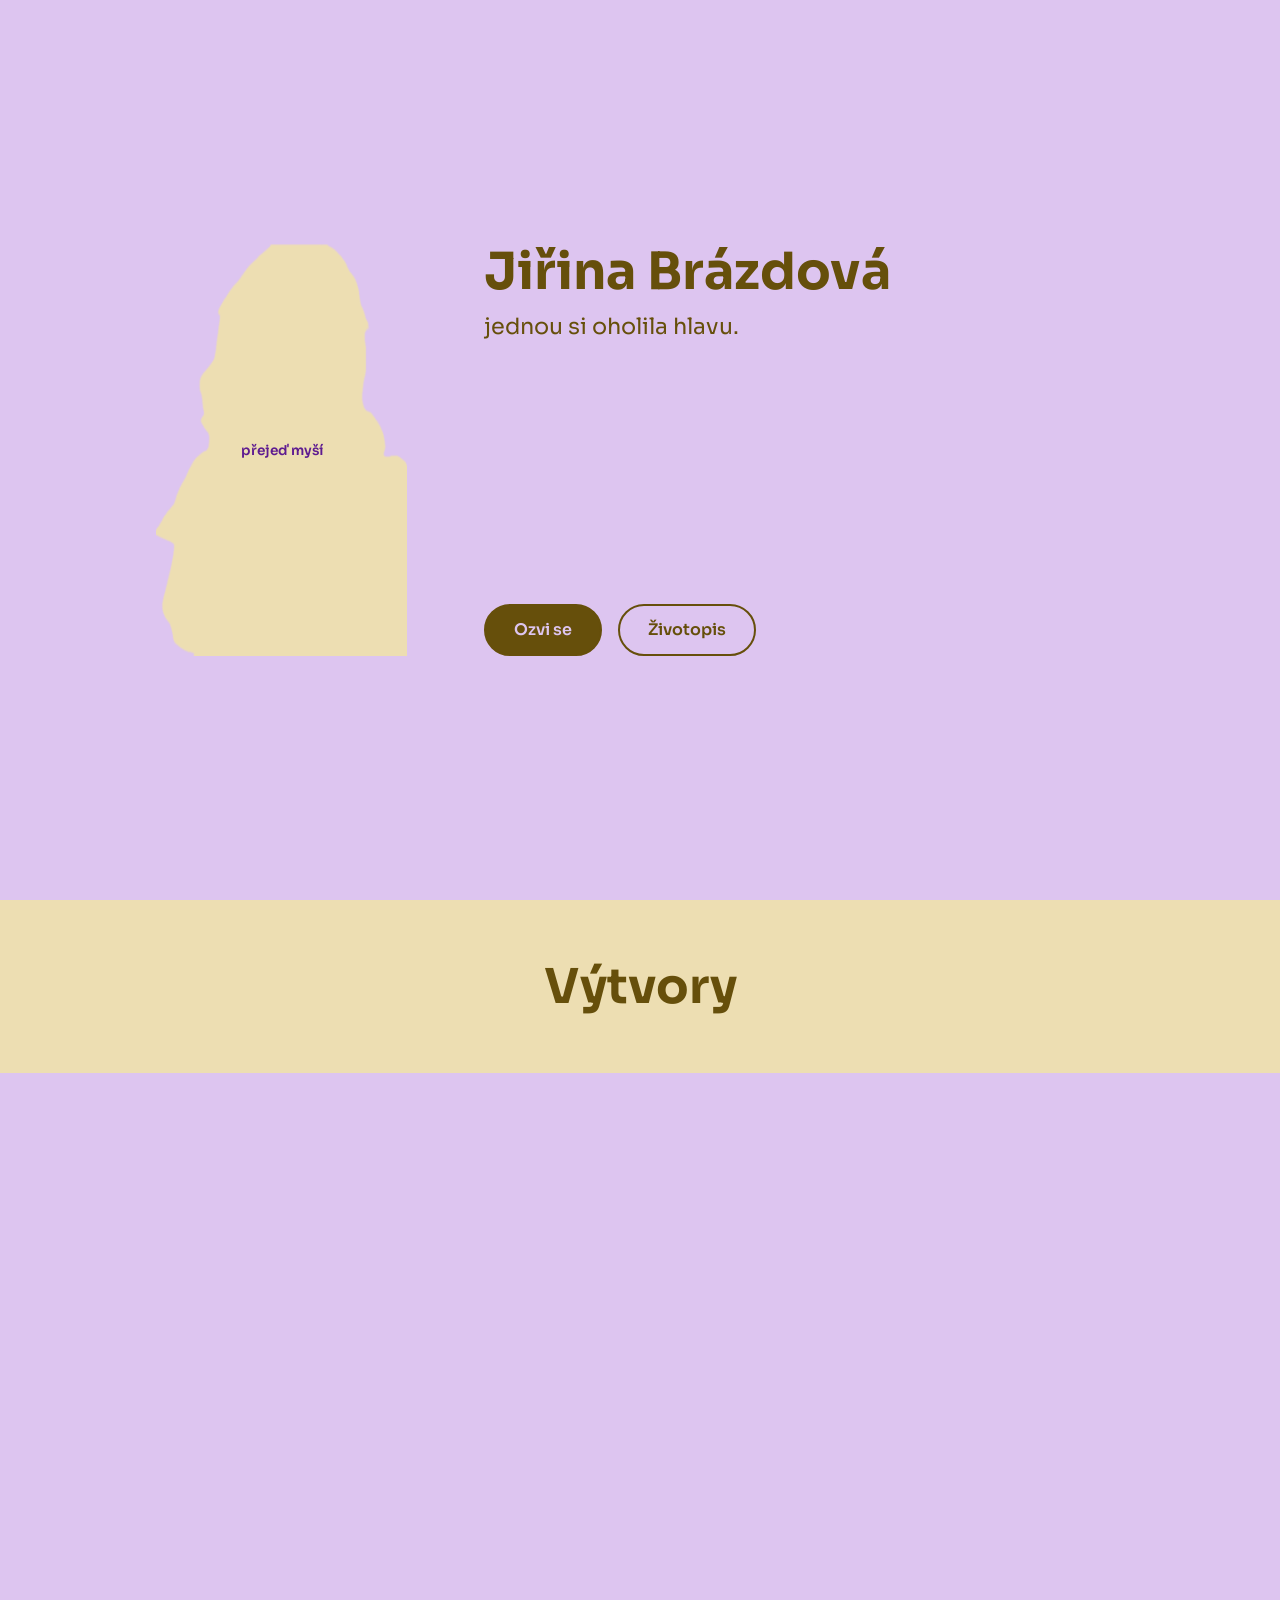
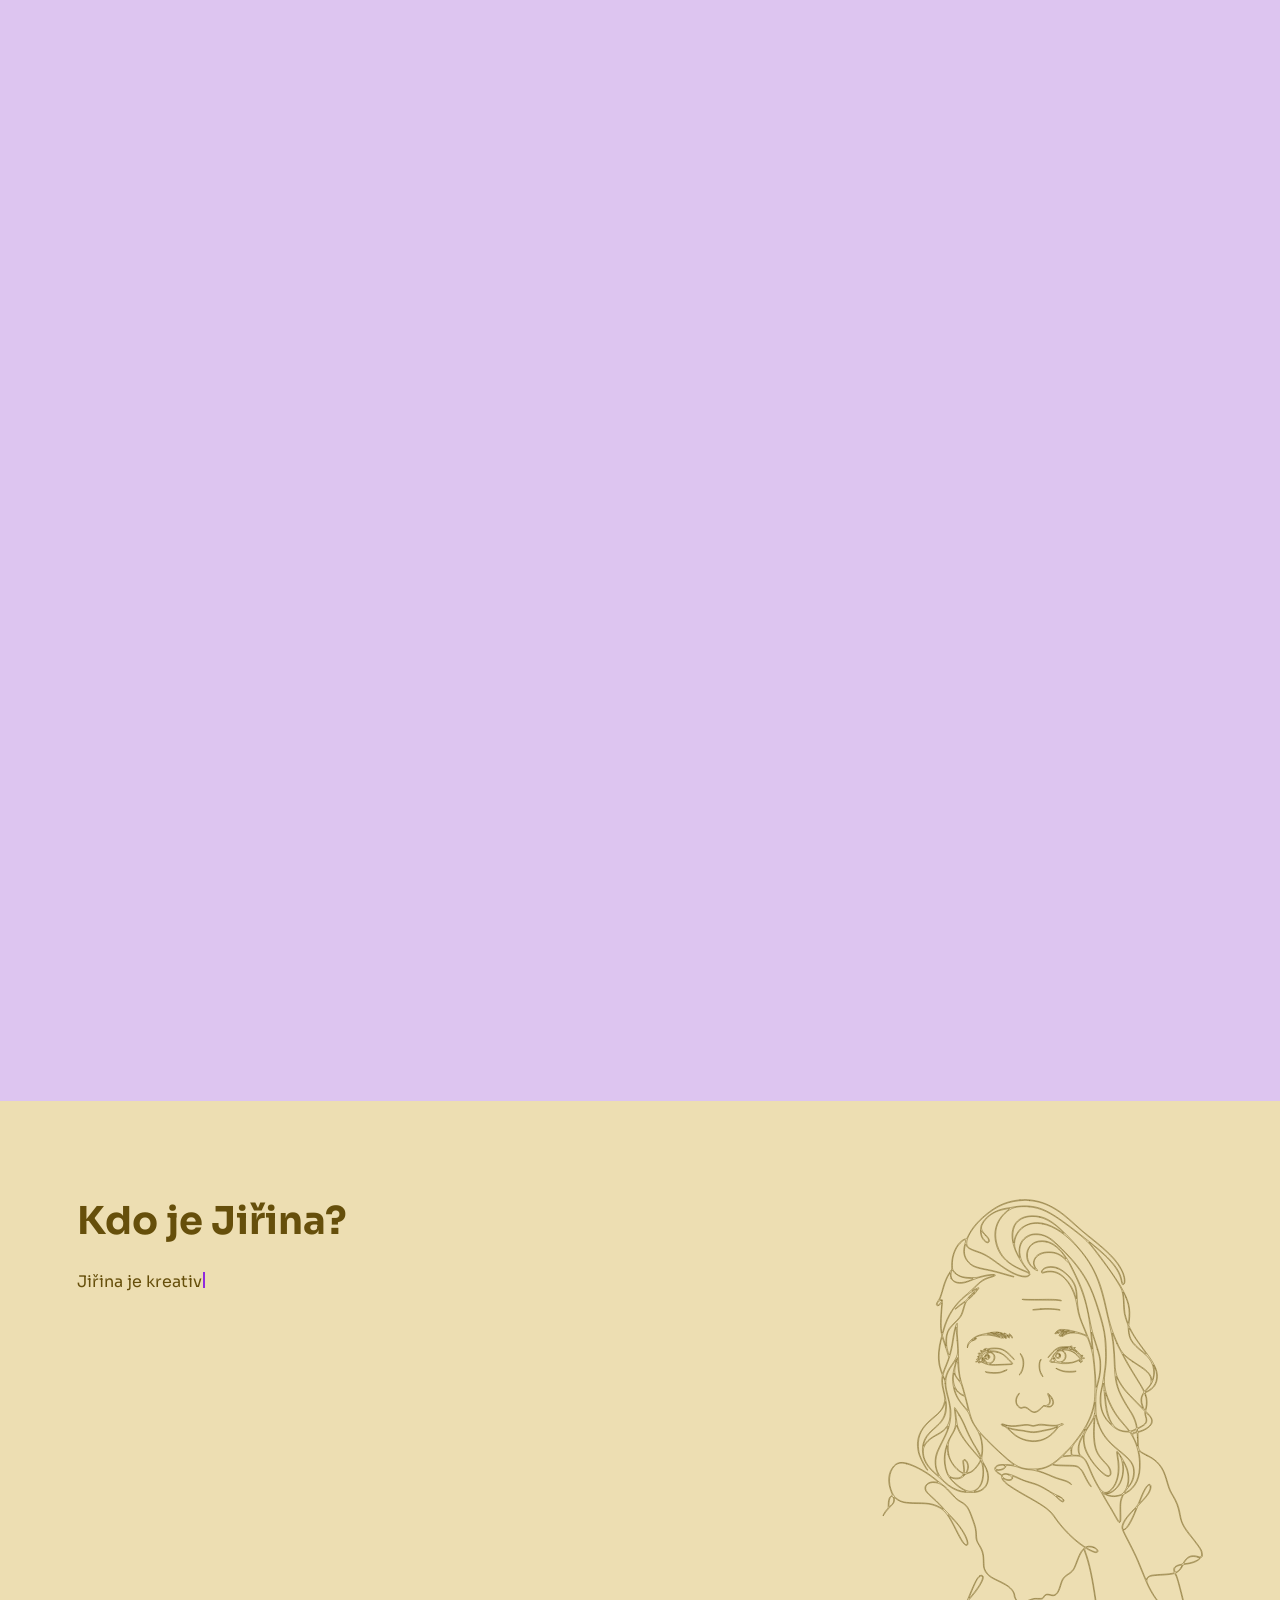
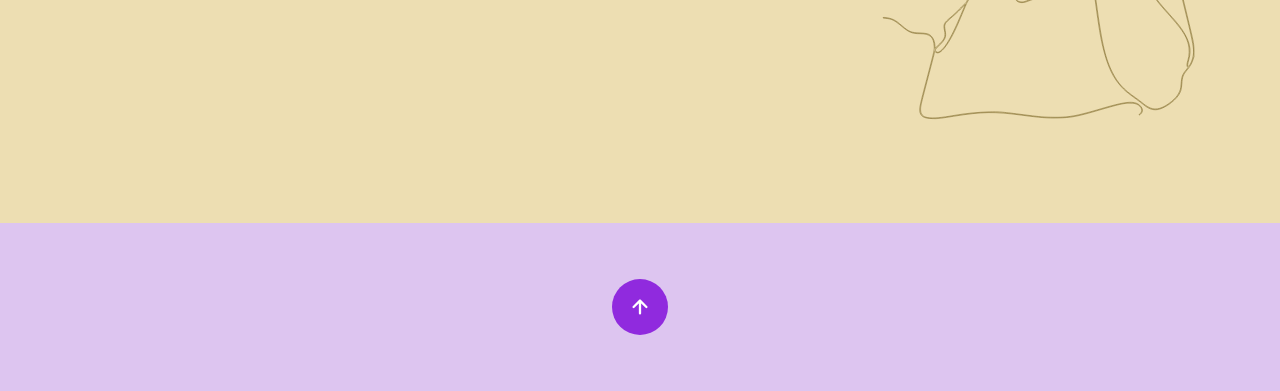
==== commit 349d8823: "Move about portrait closer to text on mobile, harden Výtvory reveal - On mobile, split the about sec" ====
--- a/index.html
+++ b/index.html
@@ -98,14 +98,12 @@
 
   <section class="about" id="about">
     <div class="about-inner">
-      <div class="about-text">
+      <div class="about-text about-lead">
         <h2 class="about-title">Kdo je Jiřina?</h2>
         <p>Jiřina je kreativní člověk, kterého baví <em>výzvy</em> a <em>hledání řešení, která dávají smysl</em>. Když ji něco zaujme, nestačí jí zůstat u myšlenky – potřebuje zjistit, jak to funguje, co by šlo udělat lépe, a najít cestu k výsledku sama.</p>
-        <p>K digitálním produktům se dostala přirozeně, skrz vlastní projekt. Z potřeby vyřešit konkrétní problém vznikl nápad na aplikaci a z nápadu postupně celý produkt, při jehož tvorbě se pohybovala mezi návrhem, technologiemi, obsahem i realizací. Tehdy zjistila, že ji nejvíc baví přemýšlet nad tím, <em>jak má produkt fungovat</em>, co uživatel skutečně potřebuje, a jak <em>složité věci udělat jednoduché</em>.</p>
-        <p>Na designu ji baví hledat <em>rovnováhu</em> mezi tím, co je vizuálně dobře zpracované a co má skutečný smysl – proč se člověk v rozhraní ztrácí, co ho zbytečně zatěžuje, a jak návrh změnit, aby byl přirozenější. Díky zkušenosti s vývojem se na produkt dívá i z <em>technické stránky</em>: návrh pro ni není izolovaný obrázek ve Figmě, ale součást systému, který musí fungovat v reálném světě.</p>
-        <p>Její cesta k Product Designu <em>není klasická</em> – a právě to považuje za svou <em>výhodu</em>. Zkušenosti získávala tím, že věci skutečně dělala, řešila problémy za pochodu a učila se to, co zrovna potřebovala. Teď je chce proměnit v pevný základ pro práci v Product a UX Designu.</p>
       </div>
       <div class="about-media">
+
         <svg class="about-draw-svg" id="aboutDrawSvg" viewBox="0 0 979 1606" xmlns="http://www.w3.org/2000/svg">
 <g transform="translate(0.000000,1606.000000) scale(0.100000,-0.100000)" fill="none" stroke="currentColor" stroke-width="14" stroke-linecap="round" stroke-linejoin="round">
 <path id="lp0" d="M4190 15973 c-356 -33 -645 -145 -925 -356 -328 -248 -523 -467 -654
@@ -536,6 +534,12 @@
 </g>
 </svg>
       </div>
+
+      <div class="about-text about-rest">
+        <p>K digitálním produktům se dostala přirozeně, skrz vlastní projekt. Z potřeby vyřešit konkrétní problém vznikl nápad na aplikaci a z nápadu postupně celý produkt, při jehož tvorbě se pohybovala mezi návrhem, technologiemi, obsahem i realizací. Tehdy zjistila, že ji nejvíc baví přemýšlet nad tím, <em>jak má produkt fungovat</em>, co uživatel skutečně potřebuje, a jak <em>složité věci udělat jednoduché</em>.</p>
+        <p>Na designu ji baví hledat <em>rovnováhu</em> mezi tím, co je vizuálně dobře zpracované a co má skutečný smysl – proč se člověk v rozhraní ztrácí, co ho zbytečně zatěžuje, a jak návrh změnit, aby byl přirozenější. Díky zkušenosti s vývojem se na produkt dívá i z <em>technické stránky</em>: návrh pro ni není izolovaný obrázek ve Figmě, ale součást systému, který musí fungovat v reálném světě.</p>
+        <p>Její cesta k Product Designu <em>není klasická</em> – a právě to považuje za svou <em>výhodu</em>. Zkušenosti získávala tím, že věci skutečně dělala, řešila problémy za pochodu a učila se to, co zrovna potřebovala. Teď je chce proměnit v pevný základ pro práci v Product a UX Designu.</p>
+      </div>
     </div>
   </section>
 
--- a/css/style.css
+++ b/css/style.css
@@ -55,6 +55,7 @@
   height: 100%;
   display: block;
   cursor: none;
+  touch-action: none;
 }
 
 .scratch-hint {
@@ -358,14 +359,25 @@
 }
 
 .about-inner {
-  display: flex;
-  align-items: flex-start;
-  gap: clamp(2rem, 5vw, 5rem);
+  display: grid;
+  grid-template-columns: minmax(0, 1fr) auto;
+  grid-template-rows: auto auto;
+  align-items: start;
+  column-gap: clamp(2rem, 5vw, 5rem);
   padding: 6rem clamp(1.5rem, 6vw, 6rem);
 }
 
+.about-lead {
+  grid-column: 1;
+  grid-row: 1;
+}
+
+.about-rest {
+  grid-column: 1;
+  grid-row: 2;
+}
+
 .about-text {
-  flex: 1 1 560px;
   max-width: 640px;
 }
 
@@ -380,7 +392,7 @@
   line-height: 1.65;
 }
 
-.about-text p:last-child {
+.about-rest p:last-child {
   margin-bottom: 0;
 }
 
@@ -391,7 +403,8 @@
 }
 
 .about-media {
-  flex: 0 0 auto;
+  grid-column: 2;
+  grid-row: 1 / 3;
   width: clamp(200px, 26vw, 320px);
   aspect-ratio: 979 / 1606;
   position: sticky;
@@ -468,6 +481,11 @@
     align-self: center;
   }
 
+  .hero-text {
+    flex: none;
+    justify-content: flex-start;
+  }
+
   .project,
   .project[data-side="right"] {
     flex-direction: column;
@@ -480,6 +498,7 @@
   }
 
   .about-inner {
+    display: flex;
     flex-direction: column;
   }
 
@@ -487,5 +506,15 @@
     position: static;
     width: min(55vw, 260px);
     align-self: center;
-  }
-}
+    margin: 1.5rem auto;
+    order: 2;
+  }
+
+  .about-lead {
+    order: 1;
+  }
+
+  .about-rest {
+    order: 3;
+  }
+}
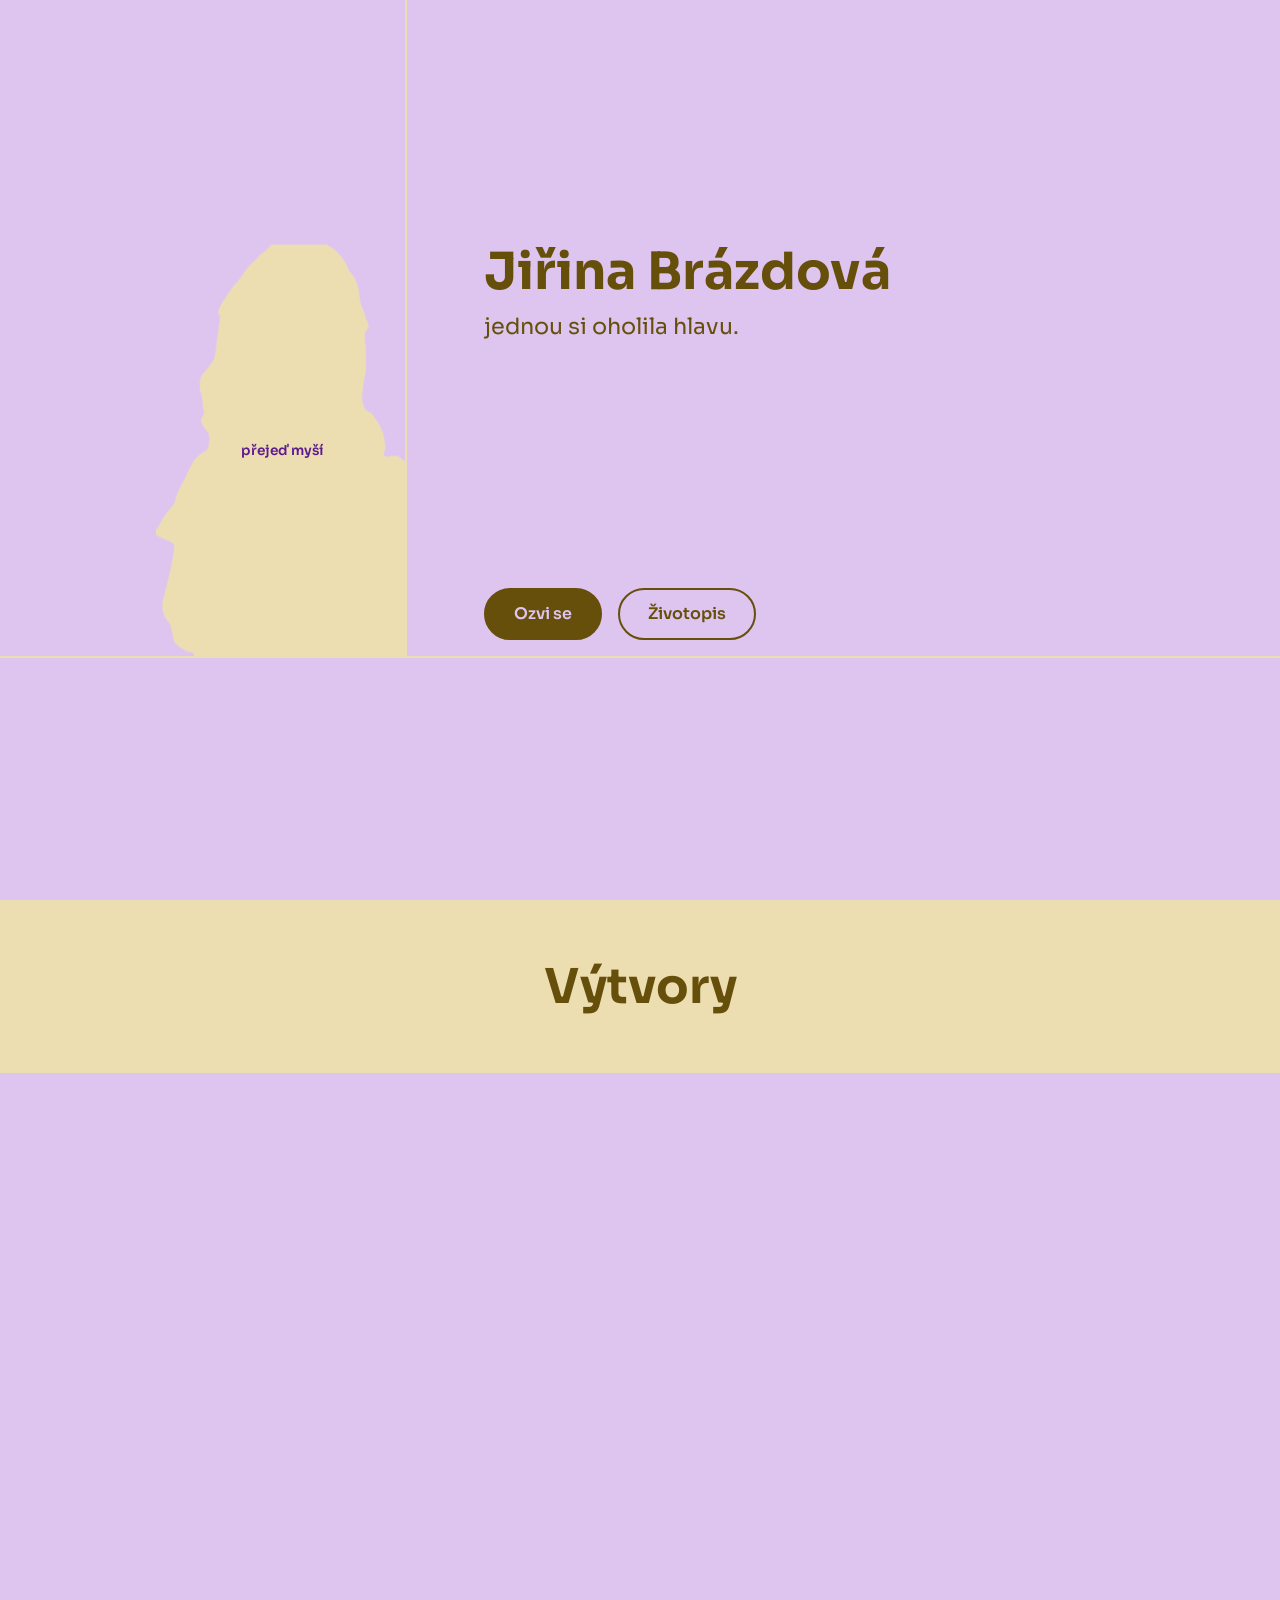
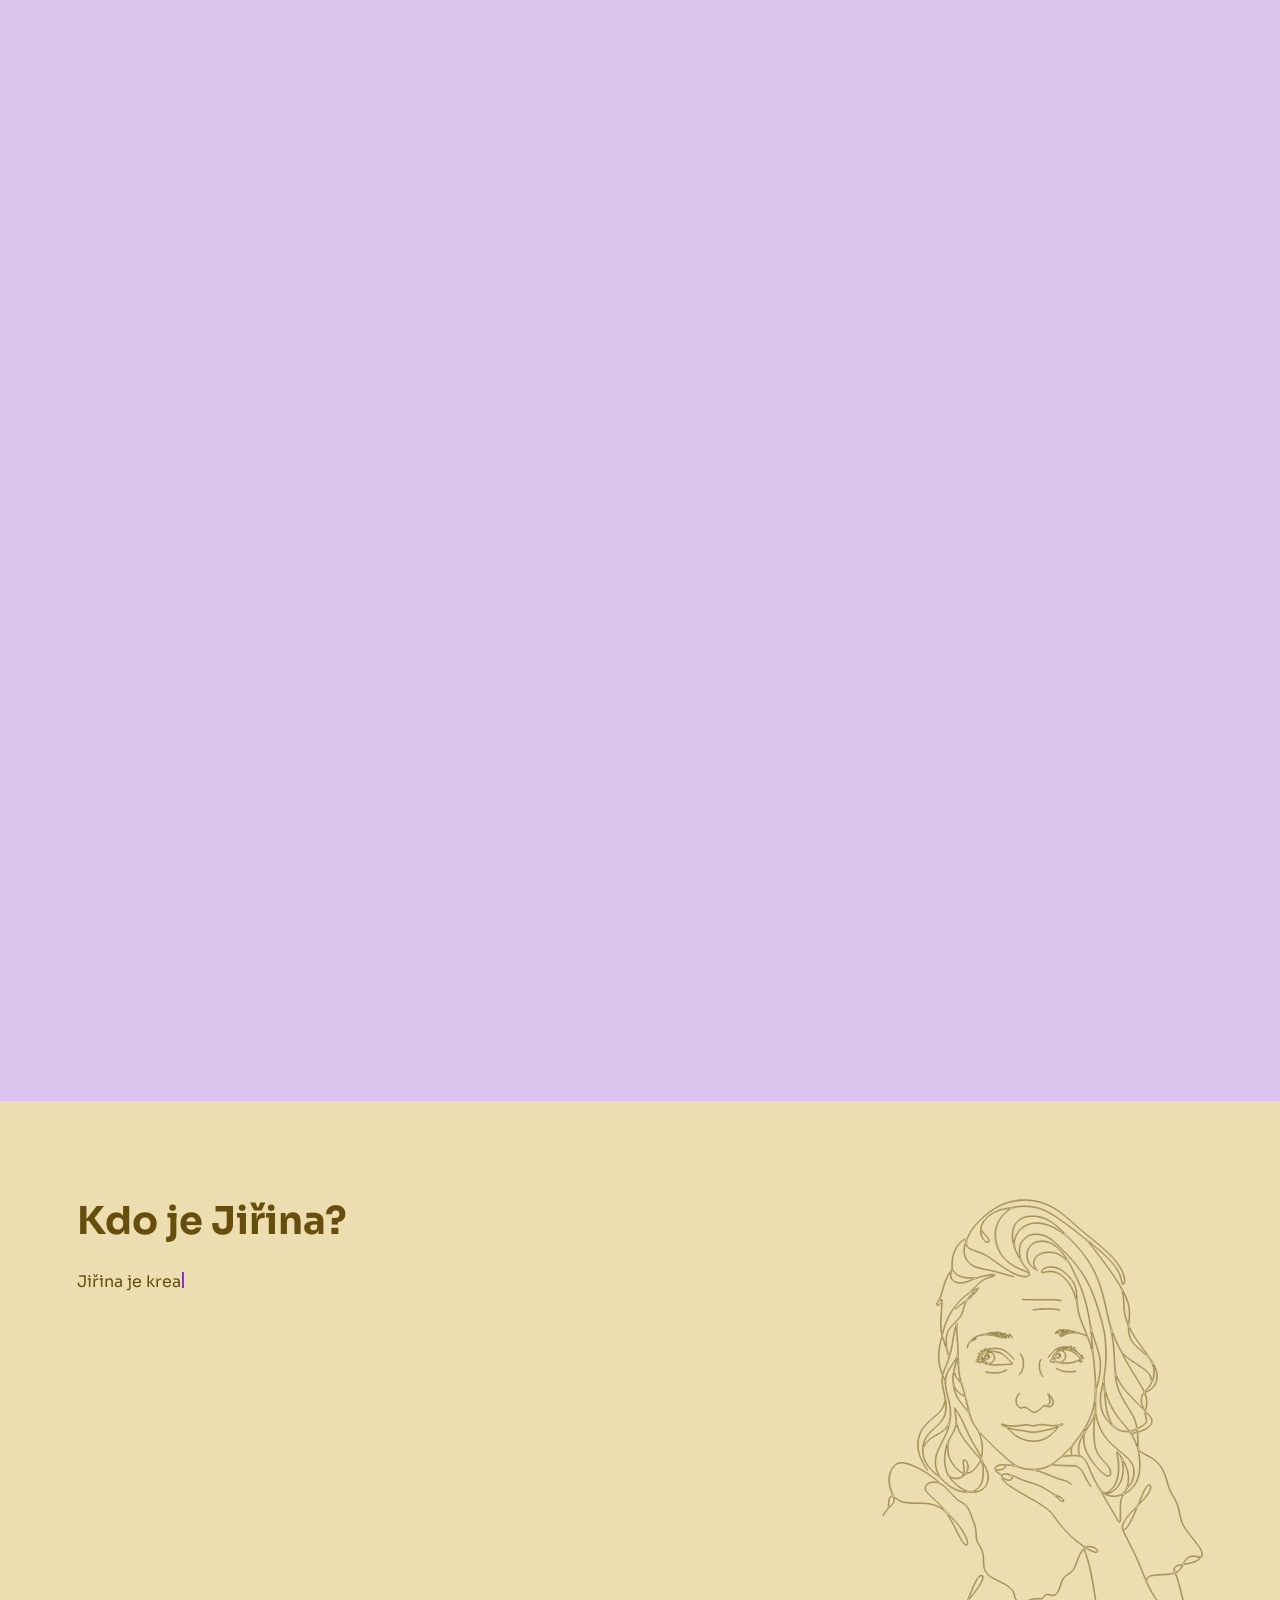
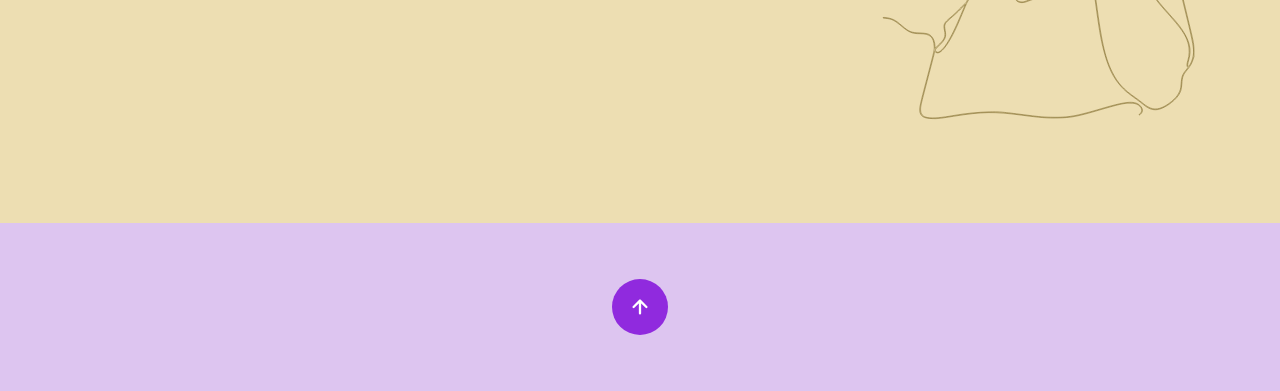
==== commit a40e814c: "Add hero accent lines and top scroll-progress bar - Add thin cream accent lines framing the hero pho" ====
--- a/index.html
+++ b/index.html
@@ -10,6 +10,8 @@
   <link rel="stylesheet" href="css/style.css">
 </head>
 <body>
+
+  <div class="scroll-progress" id="scrollProgress"></div>
 
   <section class="hero" id="hero" style="--section-bg:#DDC5F0;">
     <div class="hero-inner">
@@ -551,10 +553,12 @@
     </button>
   </footer>
 
+  <script src="js/hero-line.js"></script>
   <script src="js/rotating-text.js"></script>
   <script src="js/photo-reveal.js"></script>
   <script src="js/scroll-reveal.js"></script>
   <script src="js/about-reveal.js"></script>
   <script src="js/back-to-top.js"></script>
+  <script src="js/scroll-progress.js"></script>
 </body>
 </html>
--- a/css/style.css
+++ b/css/style.css
@@ -25,9 +25,23 @@
   background: var(--section-bg, var(--lilac));
 }
 
+/* ---------- Scroll progress ---------- */
+
+.scroll-progress {
+  position: fixed;
+  top: 0;
+  left: 0;
+  width: 0%;
+  height: 3px;
+  background: var(--purple);
+  z-index: 1000;
+  pointer-events: none;
+}
+
 /* ---------- Hero ---------- */
 
 .hero {
+  position: relative;
   min-height: 100vh;
   display: flex;
   align-items: center;
@@ -35,7 +49,19 @@
   padding: 6rem clamp(1.5rem, 6vw, 6rem);
 }
 
+.hero::after {
+  content: '';
+  position: absolute;
+  left: 0;
+  right: 0;
+  top: var(--hero-line-y, 70%);
+  height: 2px;
+  background: var(--cream);
+  pointer-events: none;
+}
+
 .hero-inner {
+  position: relative;
   display: flex;
   align-items: stretch;
   justify-content: center;
@@ -48,6 +74,17 @@
   flex: 0 0 auto;
   width: clamp(154px, 19.6vw, 266px);
   aspect-ratio: 1125 / 1846;
+}
+
+.hero-photo::before {
+  content: '';
+  position: absolute;
+  background: var(--cream);
+  pointer-events: none;
+  bottom: 0;
+  right: 0;
+  width: 2px;
+  height: 150vh;
 }
 
 .hero-photo canvas {
@@ -117,6 +154,7 @@
   display: flex;
   gap: 1rem;
   margin-top: 2.5rem;
+  margin-bottom: 1rem;
 }
 
 .btn {
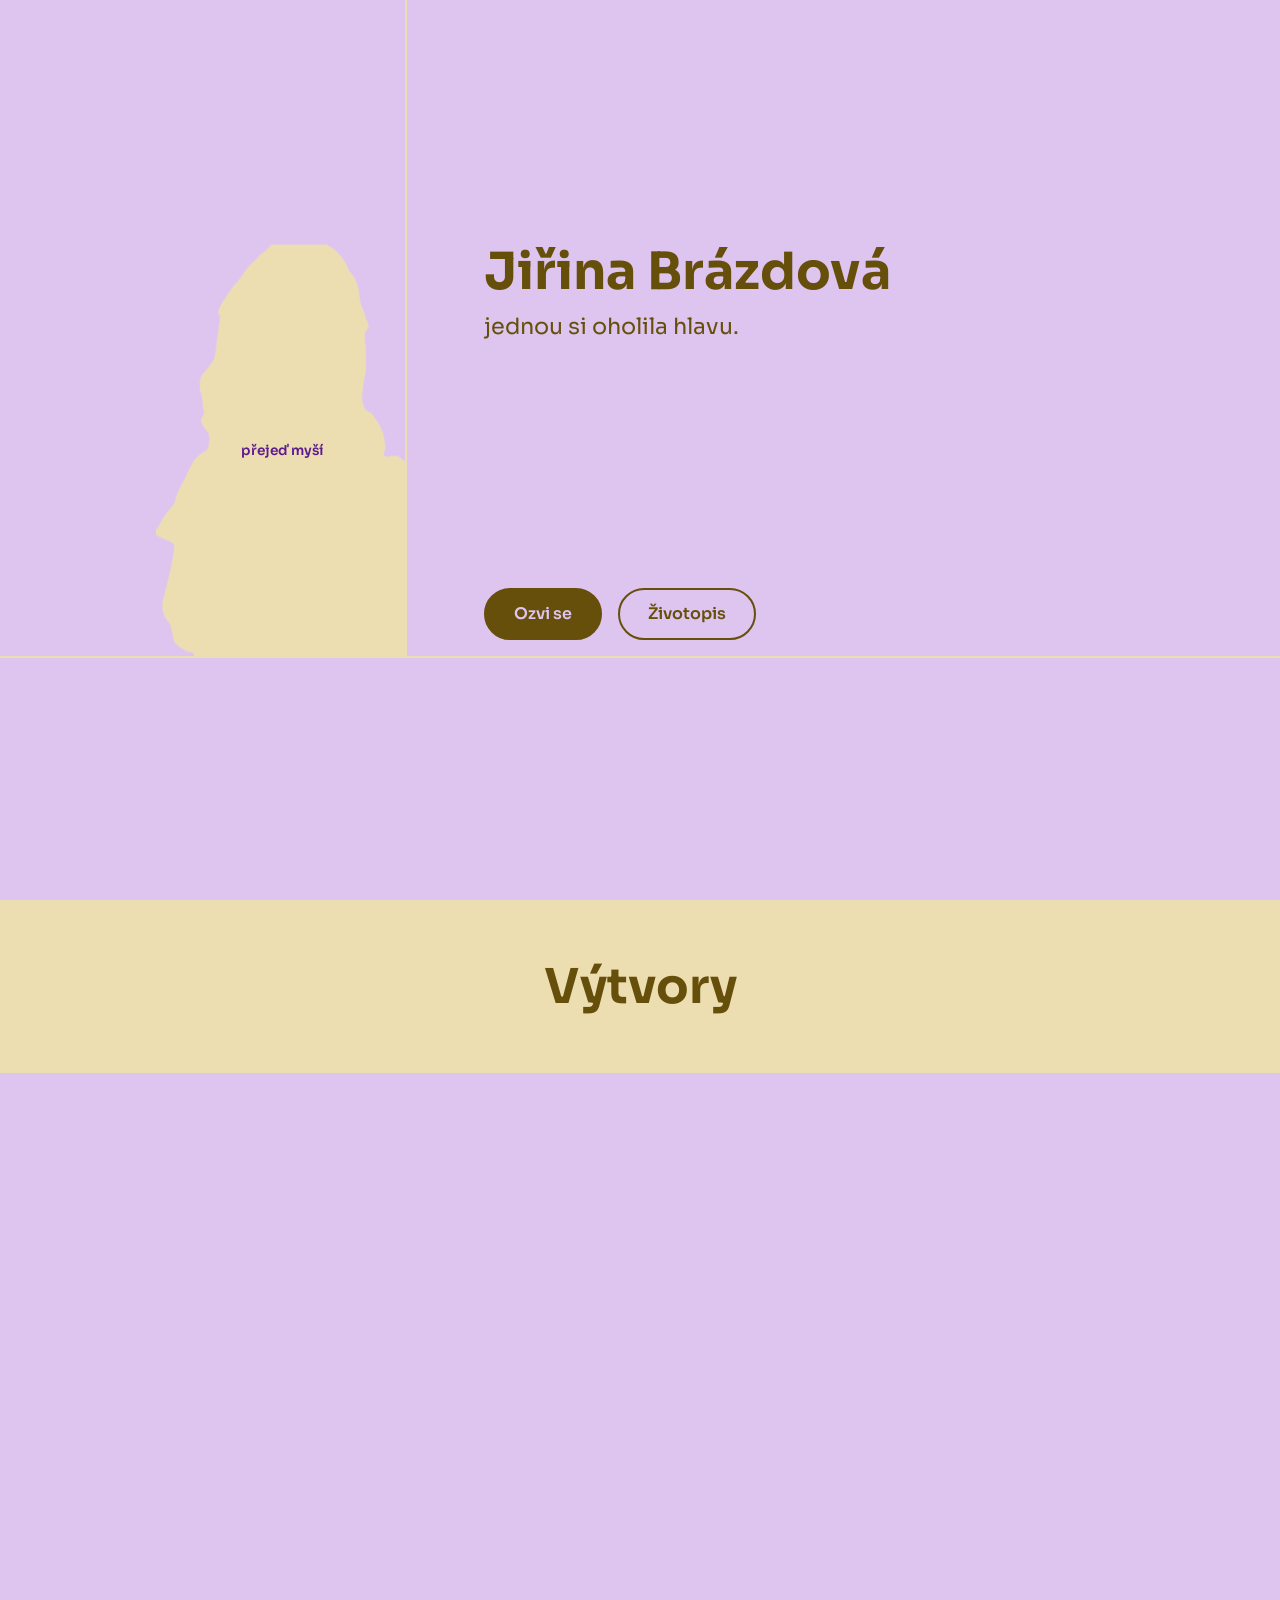
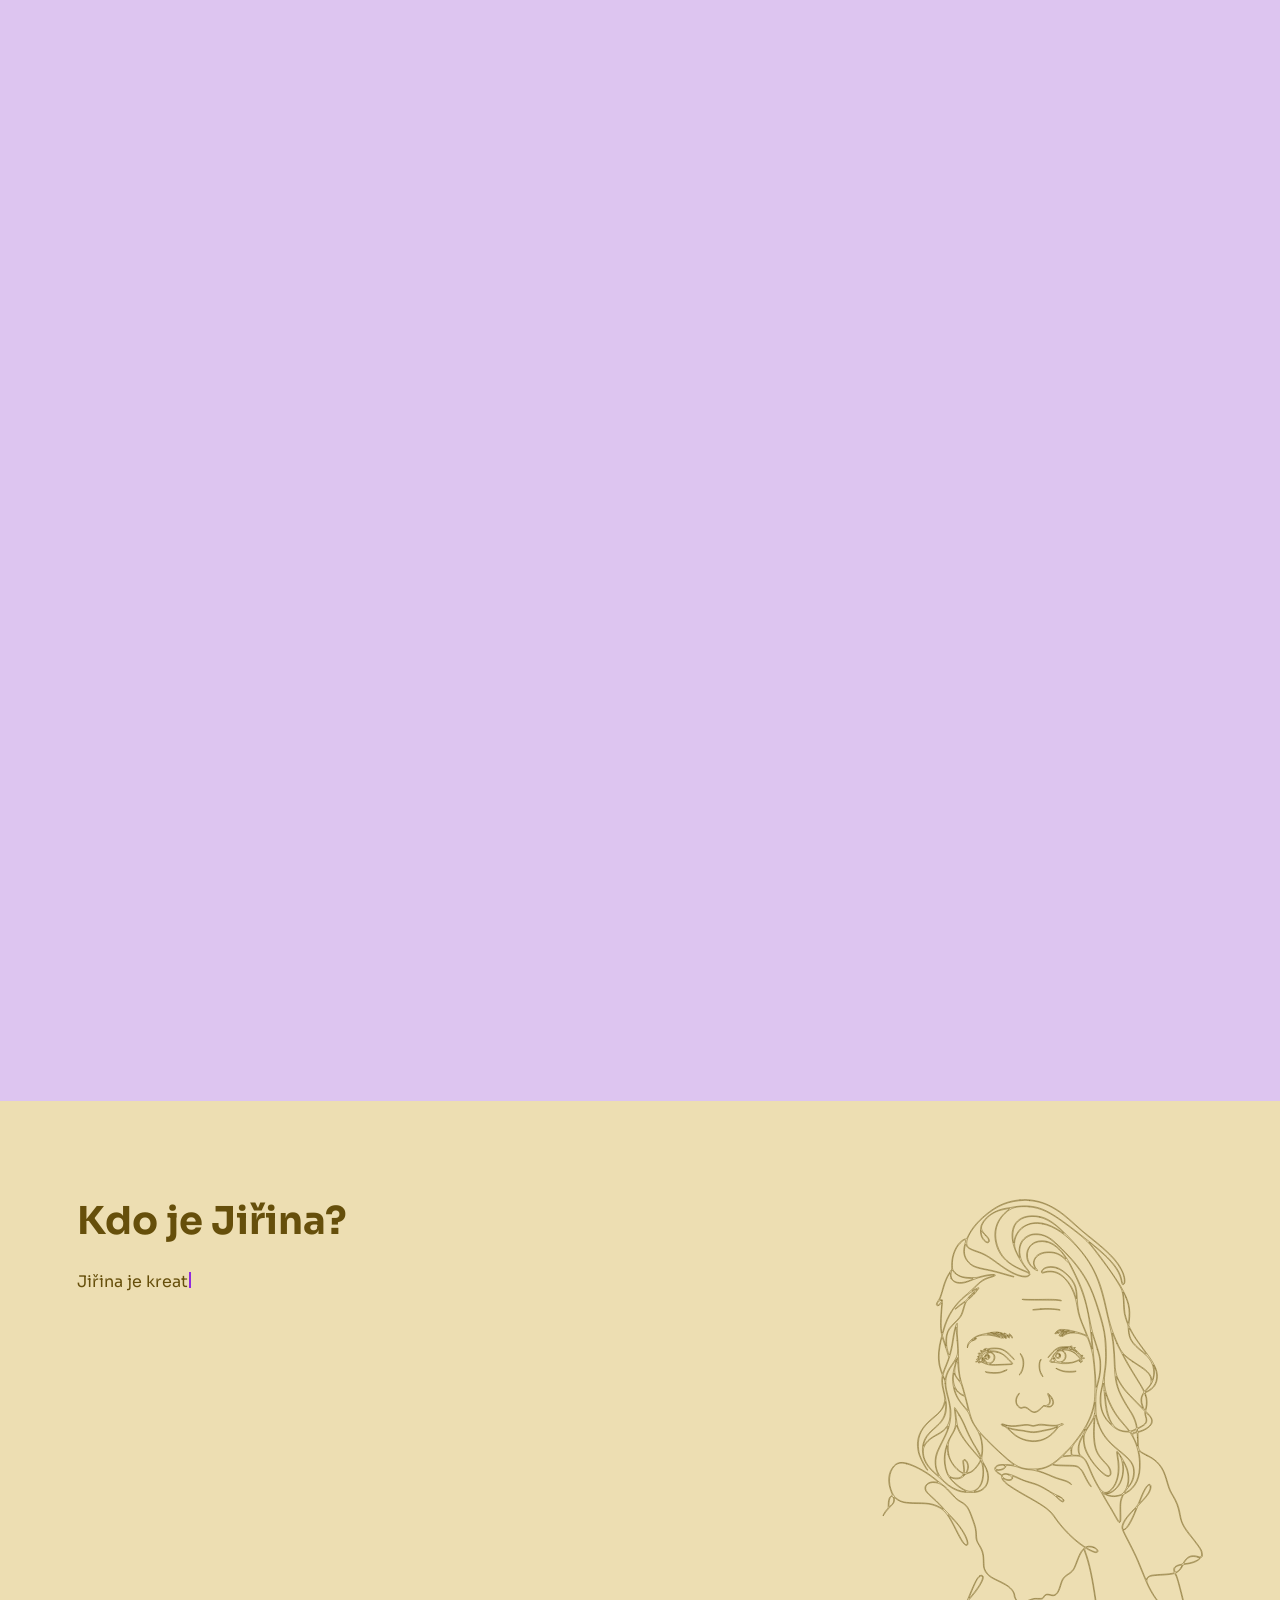
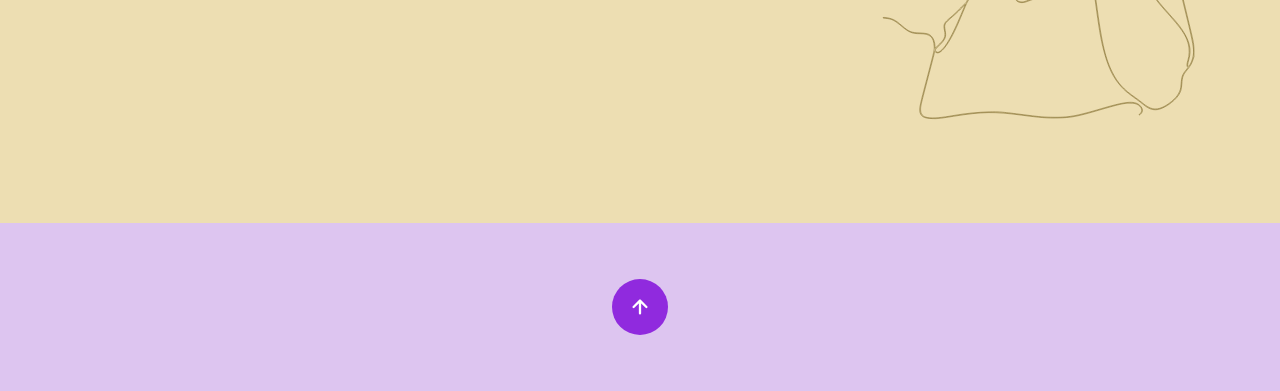
==== commit 0be30707: "Add Bejby bez alergií app demo video to phone mockup Replace the "video brzy" placeholder in the fir" ====
--- a/index.html
+++ b/index.html
@@ -44,7 +44,7 @@
         <div class="project-media">
           <div class="device device-phone">
             <div class="device-screen">
-              <p class="video-placeholder">video brzy</p>
+              <video class="device-video" src="assets/video/bejby-demo.mp4" autoplay muted loop playsinline></video>
             </div>
           </div>
         </div>
--- a/css/style.css
+++ b/css/style.css
@@ -355,6 +355,13 @@
   color: var(--purple);
 }
 
+.device-video {
+  width: 100%;
+  height: 100%;
+  object-fit: cover;
+  display: block;
+}
+
 .device-phone {
   width: clamp(160px, 20vw, 220px);
   aspect-ratio: 9 / 19.5;
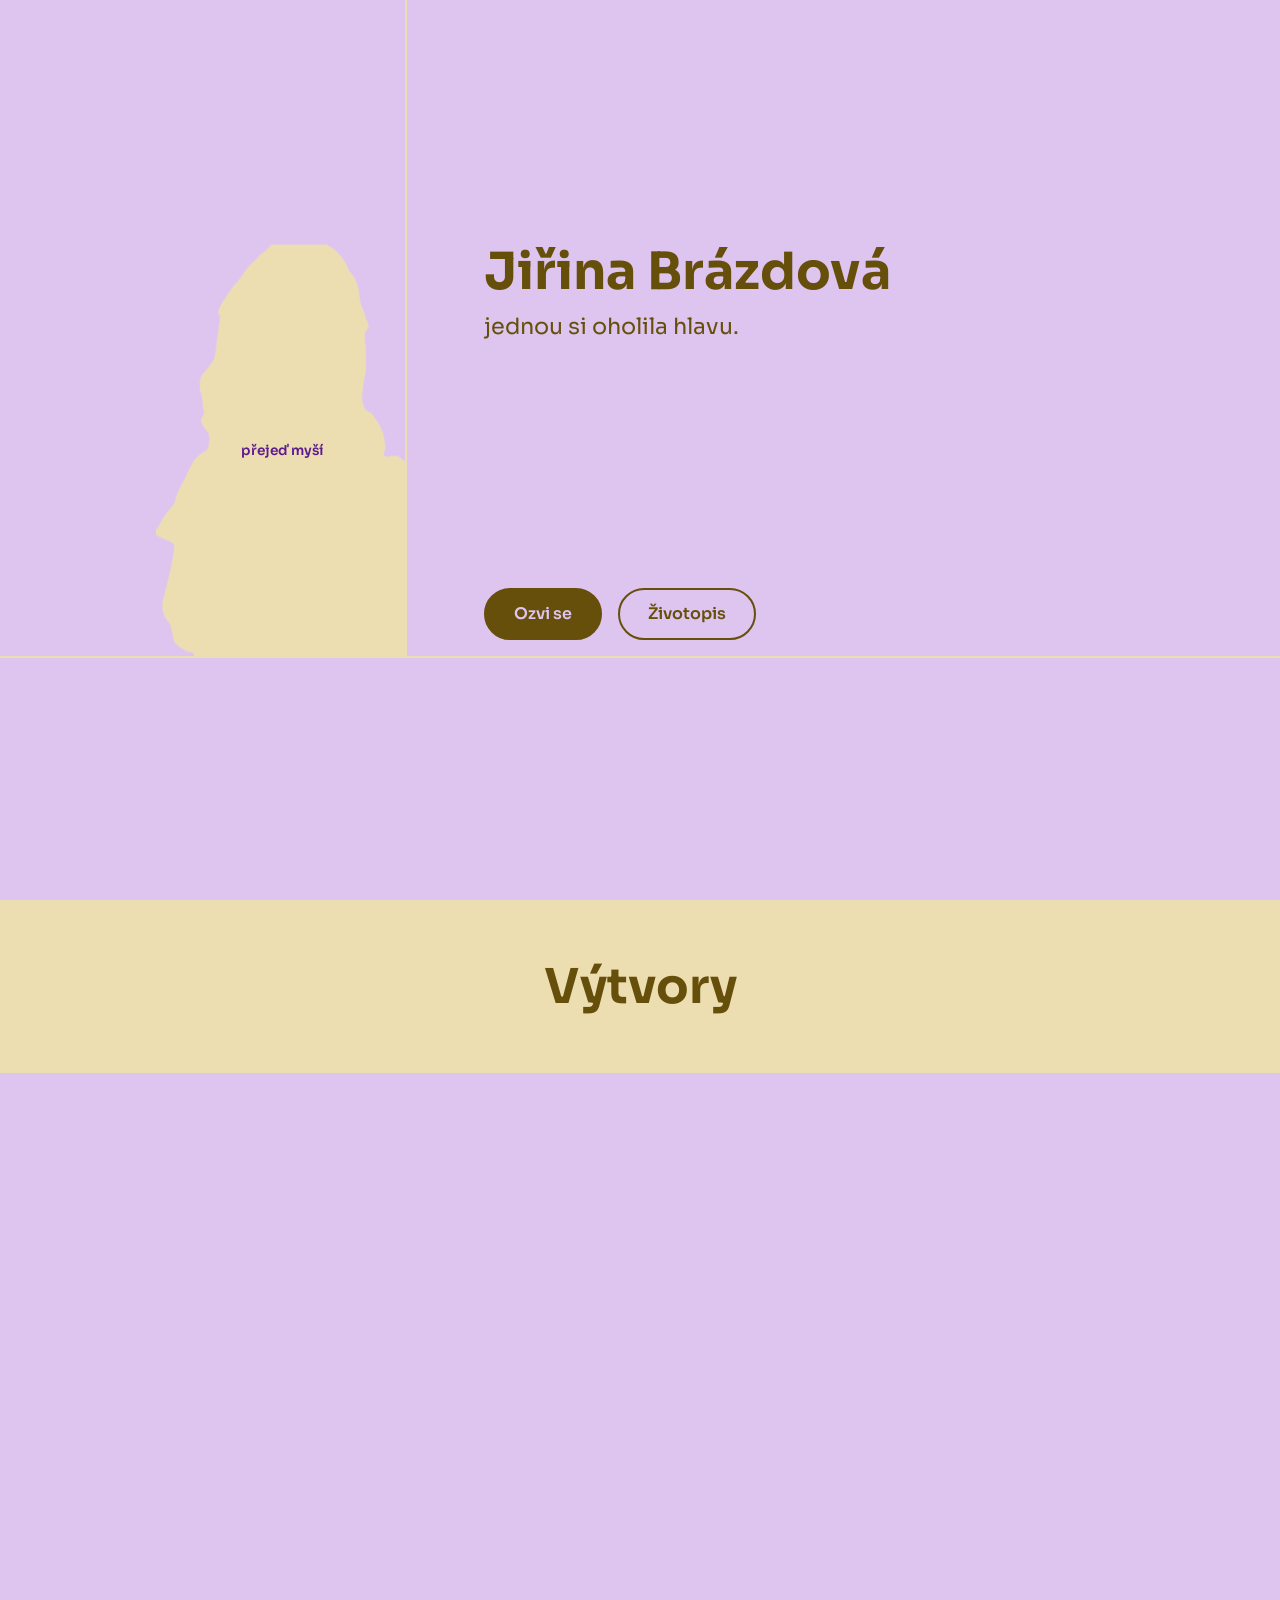
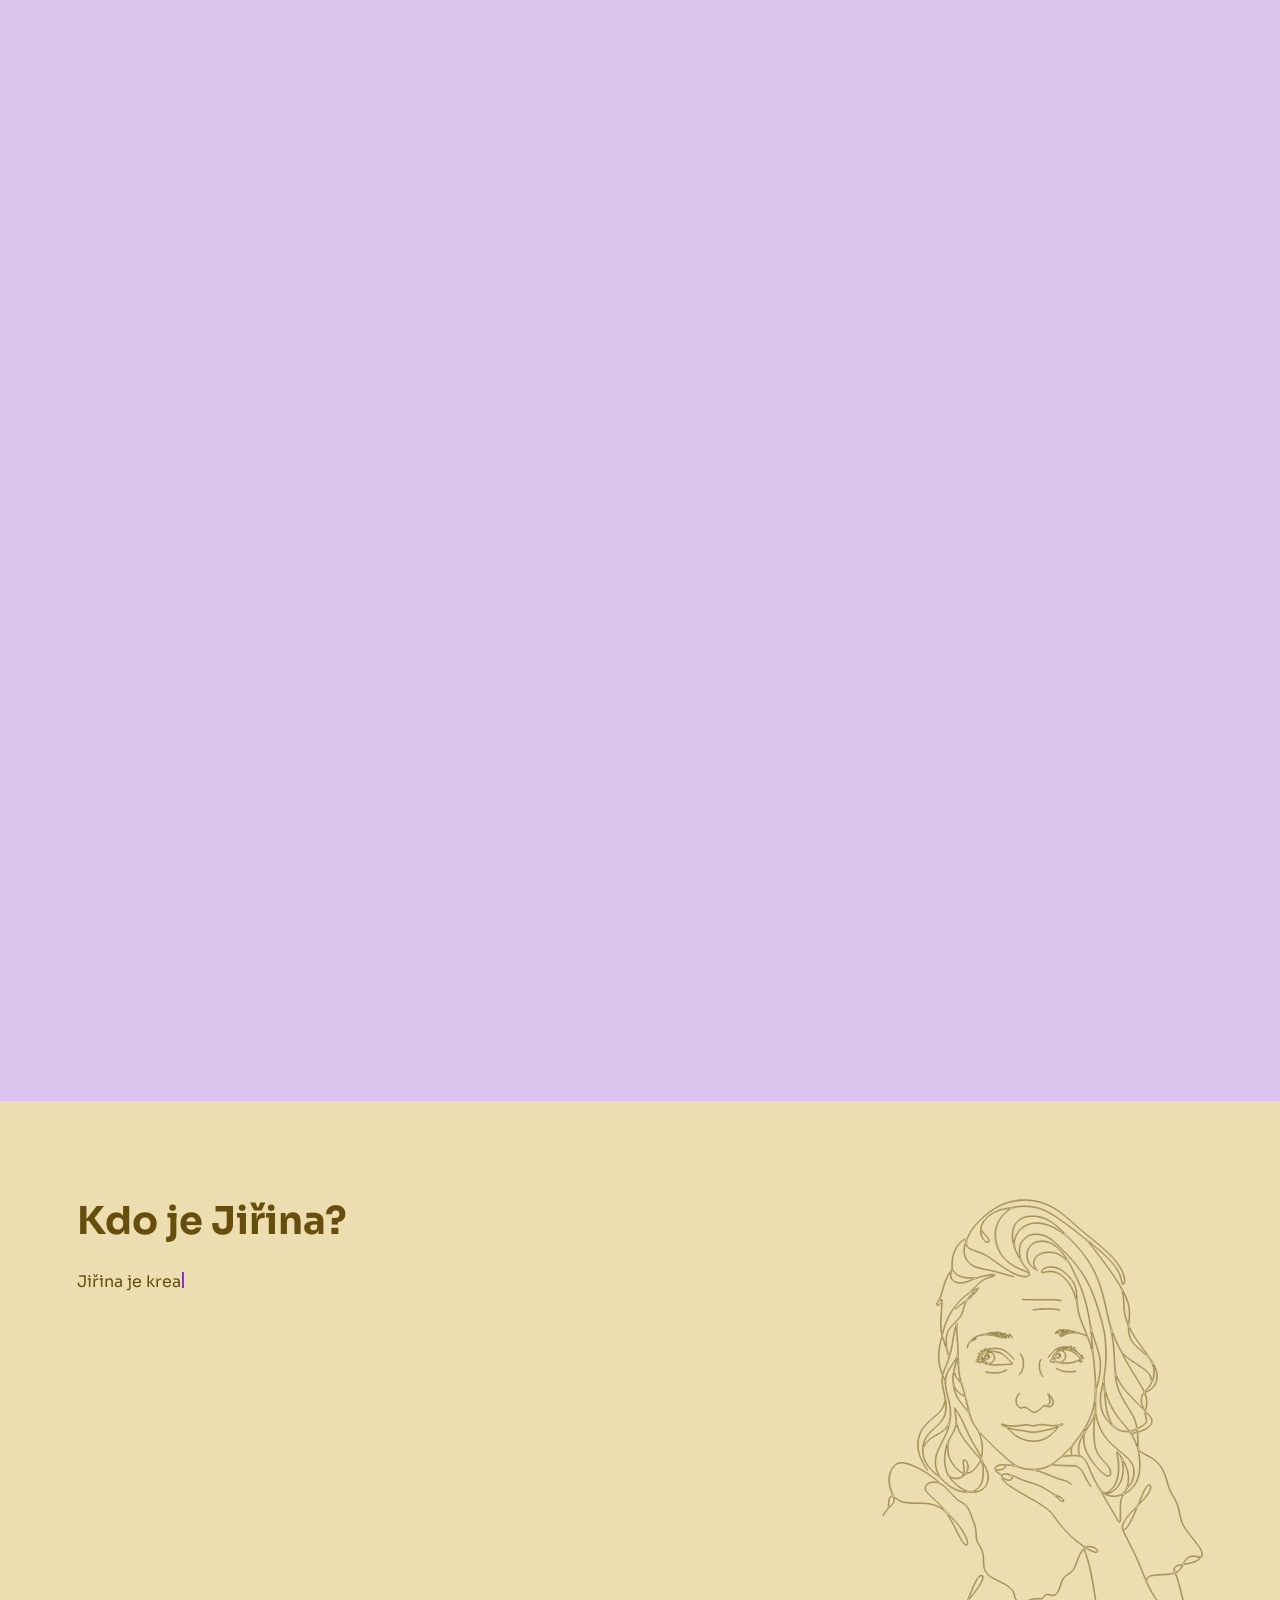
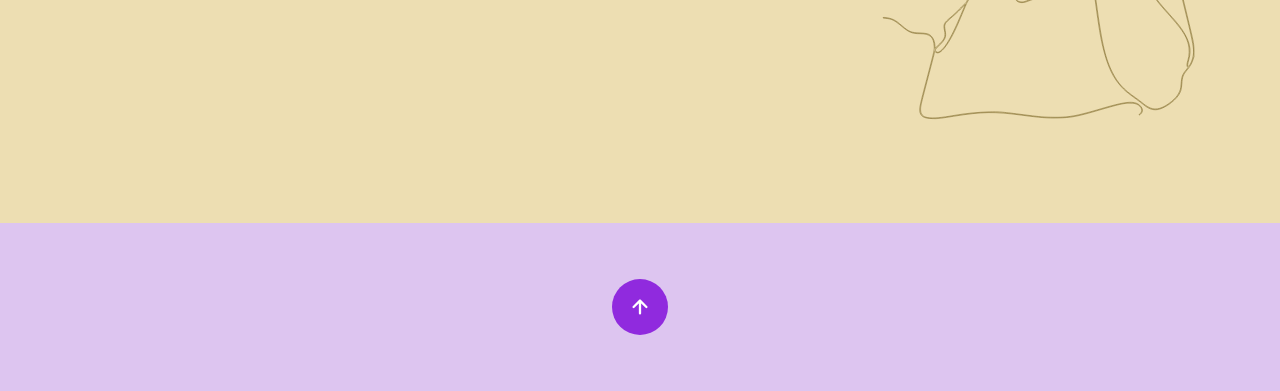
==== commit e91e2057: "Add scroll-driven case study page for Bejby bez alergií Adds story.html: a dedicated page telling th" ====
--- a/index.html
+++ b/index.html
@@ -56,7 +56,7 @@
           <p class="project-meta"><strong>Moje role:</strong> koncept · UX/UI · vývoj · testování · produktový rozvoj</p>
           <p class="project-meta"><strong>Nástroje:</strong> Figma · Adobe XD · Flutter · Firebase · Storyblok · Claude · Codex</p>
           <p class="project-stat">180+ stažení</p>
-          <a href="#" class="project-link">→ Prozkoumat projekt</a>
+          <a href="story.html" class="project-link">→ Prozkoumat projekt</a>
         </div>
       </article>
 
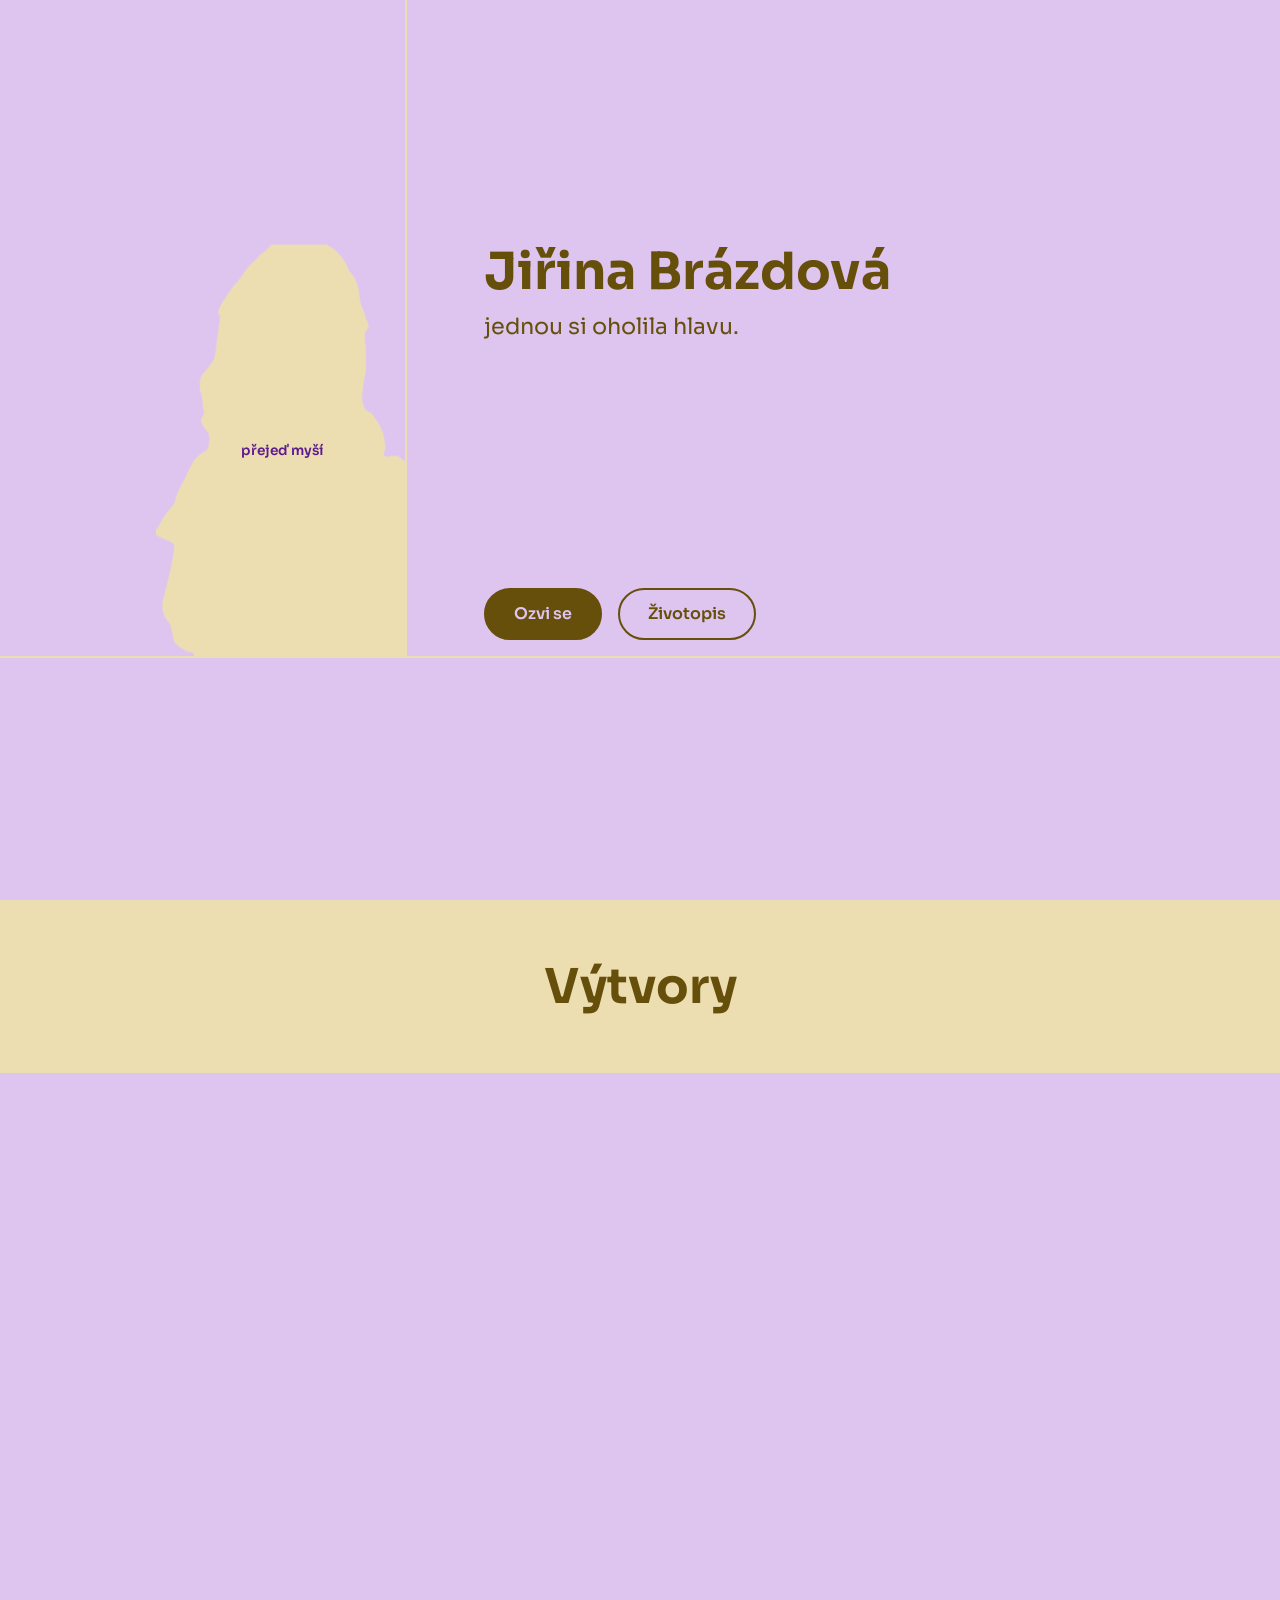
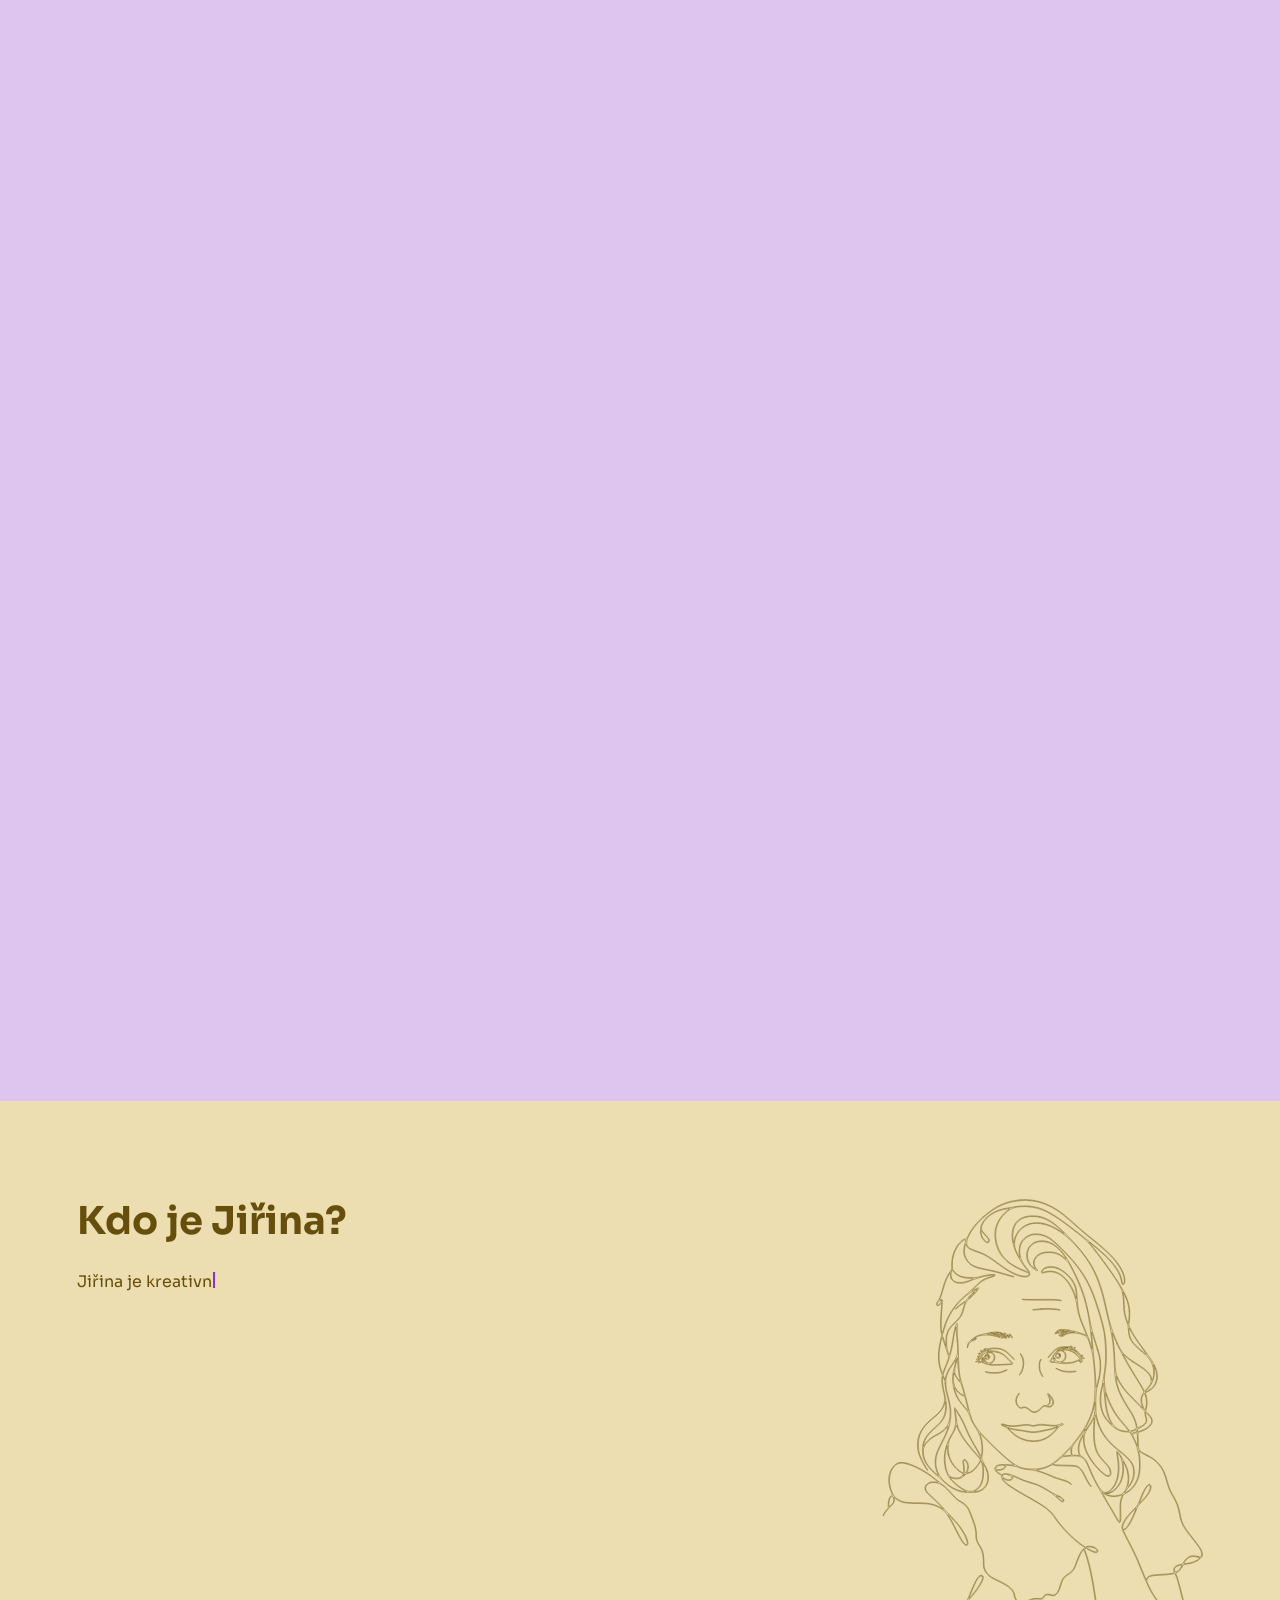
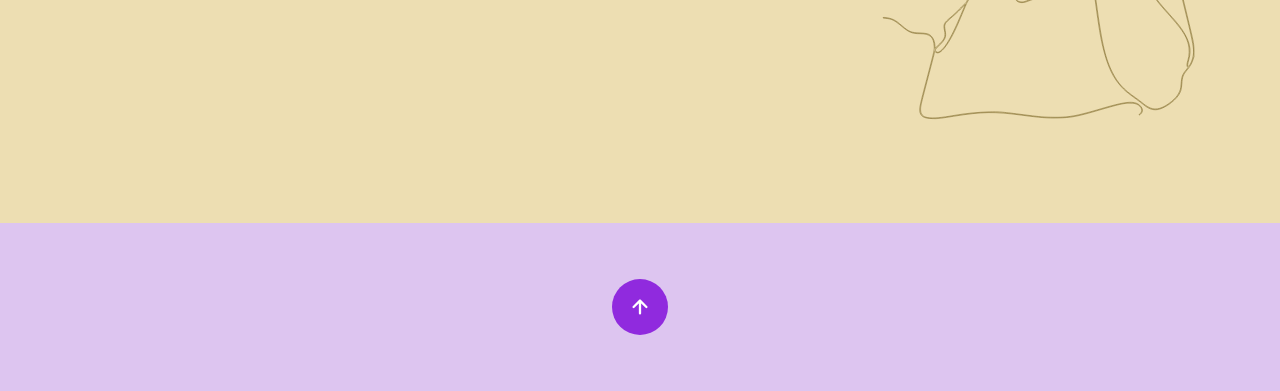
==== commit 29395d49: "Replace project videos with photo carousels and redesign story page Home page: swap the video placeh" ====
--- a/index.html
+++ b/index.html
@@ -44,7 +44,12 @@
         <div class="project-media">
           <div class="device device-phone">
             <div class="device-screen">
-              <video class="device-video" src="assets/video/bejby-demo.mp4" autoplay muted loop playsinline></video>
+              <div class="photo-fade">
+                <img class="photo-fade-img is-active" src="assets/img/work/bejby1.jpg" alt="Bejby bez alergií – ukázka aplikace 1">
+                <img class="photo-fade-img" src="assets/img/work/bejby2.jpg" alt="Bejby bez alergií – ukázka aplikace 2">
+                <img class="photo-fade-img" src="assets/img/work/bejby3.jpg" alt="Bejby bez alergií – ukázka aplikace 3">
+                <img class="photo-fade-img" src="assets/img/work/bejby4.jpg" alt="Bejby bez alergií – ukázka aplikace 4">
+              </div>
             </div>
           </div>
         </div>
@@ -64,7 +69,14 @@
         <div class="project-media">
           <div class="device device-laptop">
             <div class="device-screen">
-              <p class="video-placeholder">video brzy</p>
+              <div class="photo-fade">
+                <img class="photo-fade-img is-active" src="assets/img/work/babyweb1.jpg" alt="BabyApp.cz – ukázka webu 1">
+                <img class="photo-fade-img" src="assets/img/work/babyweb2.jpg" alt="BabyApp.cz – ukázka webu 2">
+                <img class="photo-fade-img" src="assets/img/work/babyweb3.jpg" alt="BabyApp.cz – ukázka webu 3">
+                <img class="photo-fade-img" src="assets/img/work/babyweb4.jpg" alt="BabyApp.cz – ukázka webu 4">
+                <img class="photo-fade-img" src="assets/img/work/babyweb5.jpg" alt="BabyApp.cz – ukázka webu 5">
+                <img class="photo-fade-img" src="assets/img/work/babyweb6.jpg" alt="BabyApp.cz – ukázka webu 6">
+              </div>
             </div>
           </div>
         </div>
@@ -82,7 +94,13 @@
         <div class="project-media">
           <div class="device device-laptop">
             <div class="device-screen">
-              <p class="video-placeholder">video brzy</p>
+              <div class="photo-fade">
+                <img class="photo-fade-img is-active" src="assets/img/work/simona1.jpg" alt="SimonaMakes.cz – ukázka webu 1">
+                <img class="photo-fade-img" src="assets/img/work/simona2.jpg" alt="SimonaMakes.cz – ukázka webu 2">
+                <img class="photo-fade-img" src="assets/img/work/simona3.jpg" alt="SimonaMakes.cz – ukázka webu 3">
+                <img class="photo-fade-img" src="assets/img/work/simona4.jpg" alt="SimonaMakes.cz – ukázka webu 4">
+                <img class="photo-fade-img" src="assets/img/work/simona5.jpg" alt="SimonaMakes.cz – ukázka webu 5">
+              </div>
             </div>
           </div>
         </div>
@@ -560,5 +578,6 @@
   <script src="js/about-reveal.js"></script>
   <script src="js/back-to-top.js"></script>
   <script src="js/scroll-progress.js"></script>
+  <script src="js/photo-fade.js"></script>
 </body>
 </html>
--- a/css/style.css
+++ b/css/style.css
@@ -346,20 +346,24 @@
   overflow: hidden;
 }
 
-.video-placeholder {
-  margin: 0;
-  padding: 0 1rem;
-  text-align: center;
-  font-size: 0.85rem;
-  font-weight: 600;
-  color: var(--purple);
-}
-
-.device-video {
+.photo-fade {
+  position: relative;
+  width: 100%;
+  height: 100%;
+}
+
+.photo-fade-img {
+  position: absolute;
+  inset: 0;
   width: 100%;
   height: 100%;
   object-fit: cover;
-  display: block;
+  opacity: 0;
+  transition: opacity 1.1s ease;
+}
+
+.photo-fade-img.is-active {
+  opacity: 1;
 }
 
 .device-phone {
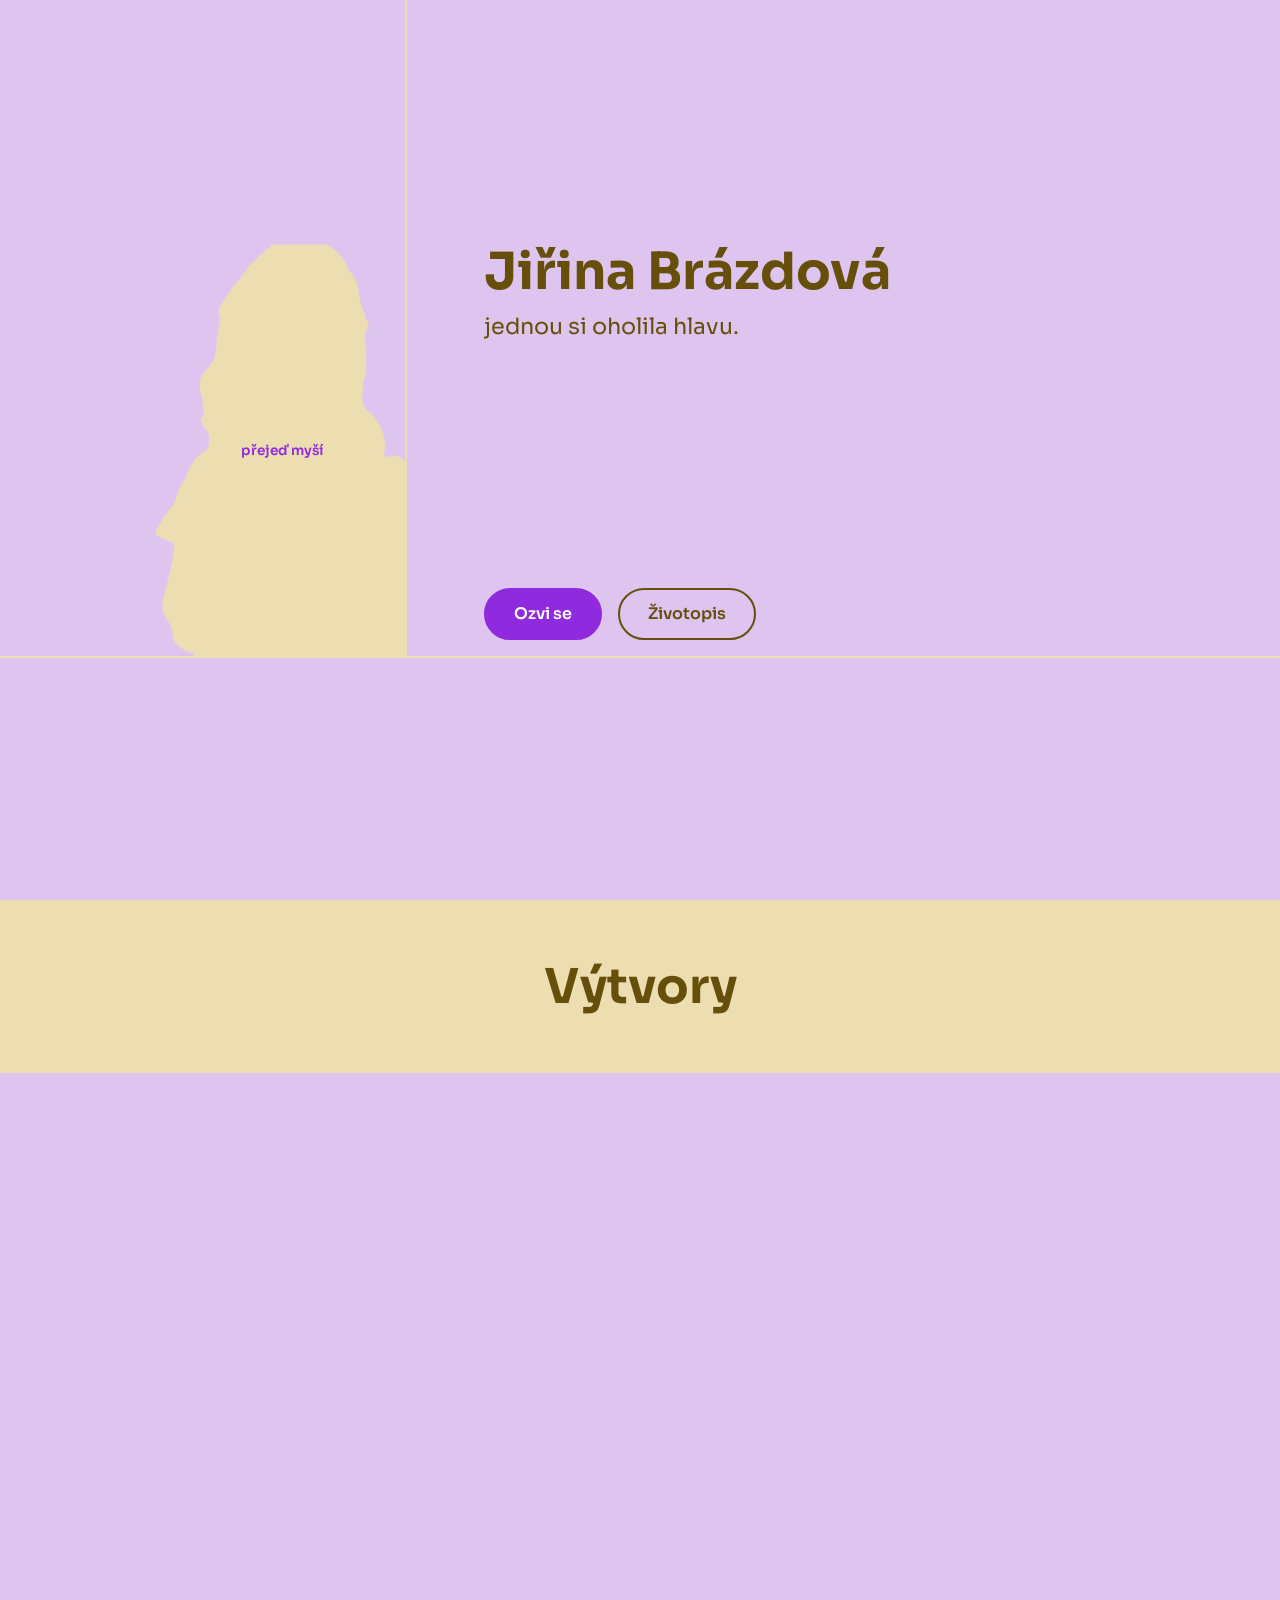
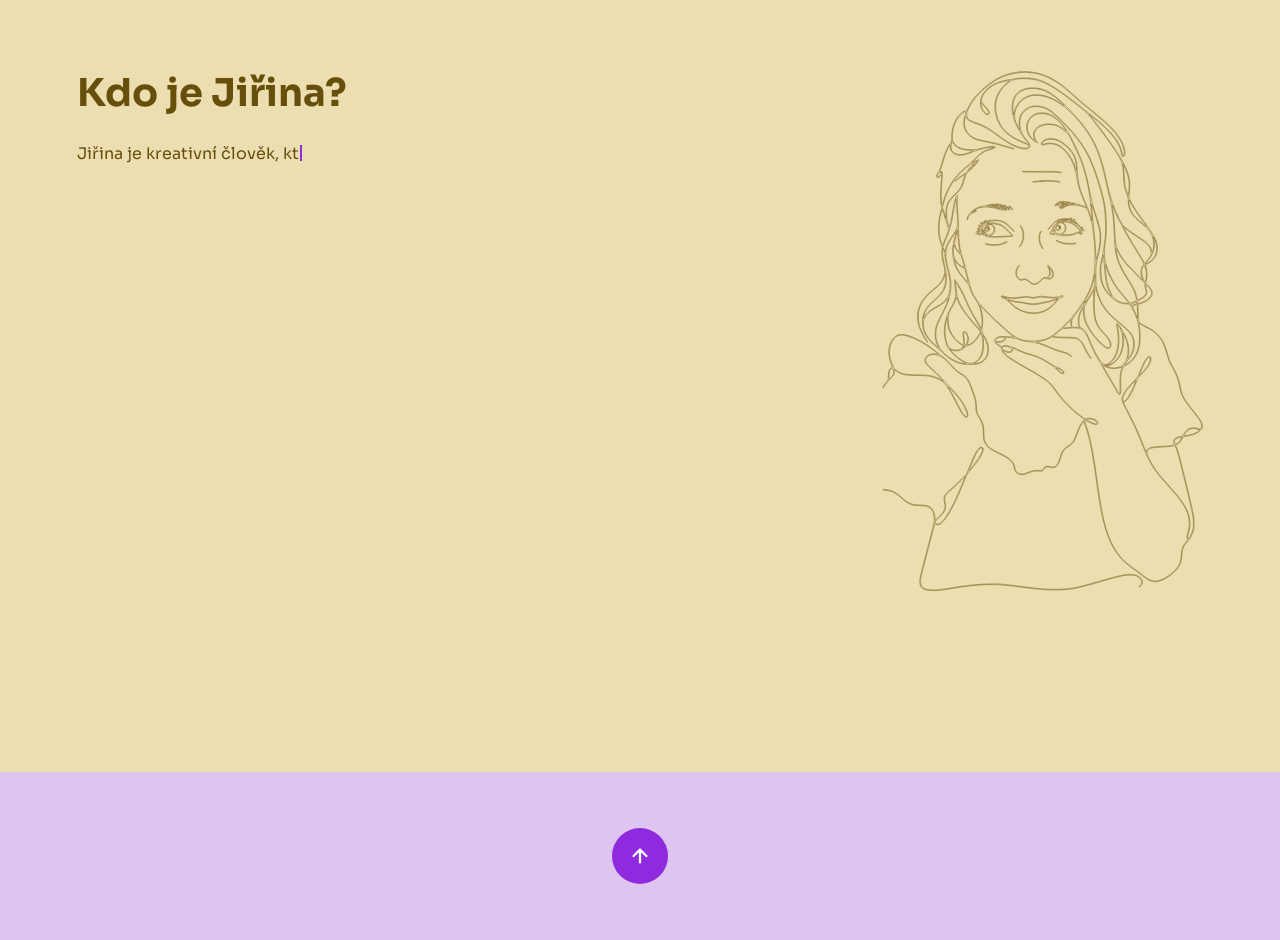
==== commit 7969dd7b: "Redesign project cards, add detail pages, and site-wide polish Home page: rebuilt the Výtvory projec" ====
--- a/index.html
+++ b/index.html
@@ -28,7 +28,7 @@
 
         <div class="hero-buttons">
           <a href="#contact" class="btn btn-primary">Ozvi se</a>
-          <a href="#cv" class="btn btn-secondary">Životopis</a>
+          <a href="assets/cv/Jirina-Brazdova-CV.pdf" target="_blank" rel="noopener" class="btn btn-secondary">Životopis</a>
         </div>
       </div>
     </div>
@@ -54,14 +54,48 @@
           </div>
         </div>
         <div class="project-text">
-          <h3 class="project-title"><span class="project-num">01</span> — Bejby bez alergií</h3>
-          <p class="project-category">Mobilní aplikace · Product Design · UX/UI · Vývoj</p>
+          <h3 class="project-title">Bejby bez alergií</h3>
           <p class="project-tagline">Od prvního nápadu až po skutečný produkt.</p>
-          <p class="project-desc">Vytvořila jsem mobilní aplikaci od úplného začátku – od konceptu a návrhu uživatelského prostředí přes vývoj a testování až po zveřejnění na App Store a Google Play.</p>
-          <p class="project-meta"><strong>Moje role:</strong> koncept · UX/UI · vývoj · testování · produktový rozvoj</p>
-          <p class="project-meta"><strong>Nástroje:</strong> Figma · Adobe XD · Flutter · Firebase · Storyblok · Claude · Codex</p>
-          <p class="project-stat">180+ stažení</p>
-          <a href="story.html" class="project-link">→ Prozkoumat projekt</a>
+          <p class="project-desc">Vytvořila jsem mobilní aplikaci od úplného začátku – od konceptu a návrhu uživatelského prostředí přes vývoj a testování až po zveřejnění na App Store a Google Play. Aplikace pomáhá rodičům s eliminační dietou a sledováním projevů ekzému u dětí.</p>
+
+          <div class="store-badges">
+            <a href="https://apps.apple.com/cz/app/bejby-bez-alergi%C3%AD/id6776690582?l=cs" target="_blank" rel="noopener" class="store-badge store-badge-apple">
+              <img src="assets/img/badges/appstore.png" alt="Stáhnout v App Store">
+            </a>
+            <a href="https://play.google.com/store/apps/details?id=cz.babyapp.app&hl=cs" target="_blank" rel="noopener" class="store-badge store-badge-google">
+              <img src="assets/img/badges/googleplay.svg" alt="Stáhnout na Google Play">
+            </a>
+          </div>
+
+          <div class="chip-row">
+            <span class="chip chip-role"><span class="chip-icon" aria-hidden="true"><svg viewBox="0 0 24 24" fill="none" stroke="currentColor" stroke-width="1.8" stroke-linecap="round" stroke-linejoin="round"><path d="M9 18h6M10 21h4M12 3a6 6 0 0 0-4 10.5c.6.6 1 1.4 1 2.5h6c0-1.1.4-1.9 1-2.5A6 6 0 0 0 12 3Z"/></svg></span>koncept</span>
+            <span class="chip chip-role"><span class="chip-icon" aria-hidden="true"><svg viewBox="0 0 24 24" fill="none" stroke="currentColor" stroke-width="1.8" stroke-linecap="round" stroke-linejoin="round"><rect x="3" y="4" width="18" height="12" rx="2"/><path d="M8 20h8M12 16v4"/></svg></span>UX/UI</span>
+            <span class="chip chip-role"><span class="chip-icon" aria-hidden="true"><svg viewBox="0 0 24 24" fill="none" stroke="currentColor" stroke-width="1.8" stroke-linecap="round" stroke-linejoin="round"><path d="m9 8-4 4 4 4M15 8l4 4-4 4"/></svg></span>vývoj</span>
+            <span class="chip chip-role"><span class="chip-icon" aria-hidden="true"><svg viewBox="0 0 24 24" fill="none" stroke="currentColor" stroke-width="1.8" stroke-linecap="round" stroke-linejoin="round"><path d="M9 3h6M10 3v6l-5 9a1.5 1.5 0 0 0 1.3 2.3h11.4A1.5 1.5 0 0 0 20 18l-5-9V3"/><path d="M7.5 15h9"/></svg></span>testování</span>
+            <span class="chip chip-role"><span class="chip-icon" aria-hidden="true"><svg viewBox="0 0 24 24" fill="none" stroke="currentColor" stroke-width="1.8" stroke-linecap="round" stroke-linejoin="round"><path d="M3 17l6-6 4 4 8-8"/><path d="M15 6h6v6"/></svg></span>produktový rozvoj</span>
+          </div>
+
+          <div class="project-divider"></div>
+
+          <p class="chip-label">Nástroje</p>
+          <div class="chip-row">
+            <span class="chip chip-tool">Figma</span>
+            <span class="chip chip-tool">Adobe XD</span>
+            <span class="chip chip-tool">Flutter</span>
+            <span class="chip chip-tool">Firebase</span>
+            <span class="chip chip-tool">Storyblok</span>
+            <span class="chip chip-tool">Claude</span>
+            <span class="chip chip-tool">Codex</span>
+          </div>
+
+          <div class="project-footer">
+            <div class="project-stat">
+              <span class="project-stat-number">180+</span>
+              <span class="project-stat-label">stažení</span>
+            </div>
+            <a href="story.html" class="btn btn-primary">→ Prozkoumat projekt</a>
+            <p class="project-tags">Mobilní aplikace · Product Design · UX/UI · Vývoj</p>
+          </div>
         </div>
       </article>
 
@@ -81,12 +115,34 @@
           </div>
         </div>
         <div class="project-text">
-          <h3 class="project-title"><span class="project-num">02</span> — BabyApp.cz</h3>
-          <p class="project-category">Web · UX/UI · Vývoj</p>
+          <h3 class="project-title">BabyApp.cz</h3>
+          <p class="project-tagline">Digitální zázemí pro aplikaci.</p>
           <p class="project-desc">Web vytvořený jako digitální zázemí pro aplikaci Bejby bez alergií. Navrhla a vytvořila jsem ho kompletně sama – od struktury a vizuálního návrhu až po nasazení a následnou správu.</p>
-          <p class="project-meta"><strong>Moje role:</strong> struktura · design · vývoj · nasazení · správa</p>
-          <p class="project-meta"><strong>Nástroje:</strong> GitHub · Vercel · Claude</p>
-          <a href="#" class="project-link">→ Prozkoumat projekt</a>
+
+          <a href="https://babyapp.cz" target="_blank" rel="noopener" class="project-link project-primary-link">→ Navštívit web</a>
+
+          <div class="chip-row">
+            <span class="chip chip-role"><span class="chip-icon" aria-hidden="true"><svg viewBox="0 0 24 24" fill="none" stroke="currentColor" stroke-width="1.8" stroke-linecap="round" stroke-linejoin="round"><rect x="3" y="4" width="18" height="6" rx="1"/><rect x="3" y="14" width="8" height="6" rx="1"/><rect x="13" y="14" width="8" height="6" rx="1"/></svg></span>struktura</span>
+            <span class="chip chip-role"><span class="chip-icon" aria-hidden="true"><svg viewBox="0 0 24 24" fill="none" stroke="currentColor" stroke-width="1.8" stroke-linecap="round" stroke-linejoin="round"><path d="M12 3a9 9 0 1 0 0 18c1.1 0 2-.9 2-2 0-.5-.2-1-.5-1.4-.3-.4-.5-.8-.5-1.3 0-1.1.9-2 2-2h1.6c1.9 0 3.4-1.5 3.4-3.4C20 6.6 16.4 3 12 3Z"/><circle cx="7.5" cy="10.5" r="1"/><circle cx="10.5" cy="7" r="1"/><circle cx="15" cy="7.5" r="1"/><circle cx="17" cy="11" r="1"/></svg></span>design</span>
+            <span class="chip chip-role"><span class="chip-icon" aria-hidden="true"><svg viewBox="0 0 24 24" fill="none" stroke="currentColor" stroke-width="1.8" stroke-linecap="round" stroke-linejoin="round"><path d="m9 8-4 4 4 4M15 8l4 4-4 4"/></svg></span>vývoj</span>
+            <span class="chip chip-role"><span class="chip-icon" aria-hidden="true"><svg viewBox="0 0 24 24" fill="none" stroke="currentColor" stroke-width="1.8" stroke-linecap="round" stroke-linejoin="round"><path d="M12 2c3 1 5 4 5 8 0 3-1.5 5.5-2.5 7l-2.5 3-2.5-3C8.5 15.5 7 13 7 10c0-4 2-7 5-8Z"/><circle cx="12" cy="9" r="1.5"/><path d="M8.5 15 6 17.5V21l3-1.5M15.5 15 18 17.5V21l-3-1.5"/></svg></span>nasazení</span>
+            <span class="chip chip-role"><span class="chip-icon" aria-hidden="true"><svg viewBox="0 0 24 24" fill="none" stroke="currentColor" stroke-width="1.8" stroke-linecap="round" stroke-linejoin="round"><circle cx="12" cy="12" r="3"/><path d="M19.4 13a7.4 7.4 0 0 0 0-2l2-1.5-2-3.4-2.3.9a7.6 7.6 0 0 0-1.7-1L15 3h-6l-.4 2.4a7.6 7.6 0 0 0-1.7 1l-2.3-.9-2 3.4L4.6 11a7.4 7.4 0 0 0 0 2l-2 1.5 2 3.4 2.3-.9c.5.4 1 .7 1.7 1L9 21h6l.4-2.4a7.6 7.6 0 0 0 1.7-1l2.3.9 2-3.4-2-1.5Z"/></svg></span>správa</span>
+          </div>
+
+          <div class="project-divider"></div>
+
+          <p class="chip-label">Nástroje</p>
+          <div class="chip-row">
+            <span class="chip chip-tool">GitHub</span>
+            <span class="chip chip-tool">Vercel</span>
+            <span class="chip chip-tool">Brevo</span>
+            <span class="chip chip-tool">Claude</span>
+          </div>
+
+          <div class="project-footer">
+            <a href="babyapp.html" class="btn btn-primary">→ Prozkoumat projekt</a>
+            <p class="project-tags">Web · UX/UI · Vývoj</p>
+          </div>
         </div>
       </article>
 
@@ -105,12 +161,33 @@
           </div>
         </div>
         <div class="project-text">
-          <h3 class="project-title"><span class="project-num">03</span> — SimonaMakes.cz</h3>
-          <p class="project-category">Web · Design · Vývoj</p>
+          <h3 class="project-title">SimonaMakes.cz</h3>
+          <p class="project-tagline">Jednoduchý web pro content creatorku.</p>
           <p class="project-desc">Osobní webový projekt, který jsem vytvořila od návrhu až po samotné nasazení. Další ukázka toho, jak propojuji vizuální stránku, technologii a samostatné řešení problémů.</p>
-          <p class="project-meta"><strong>Moje role:</strong> koncept · design · vývoj · nasazení · správa</p>
-          <p class="project-meta"><strong>Nástroje:</strong> GitHub · Vercel · Claude</p>
-          <a href="#" class="project-link">→ Prozkoumat projekt</a>
+
+          <a href="https://simonamakes.cz" target="_blank" rel="noopener" class="project-link project-primary-link">→ Navštívit web</a>
+
+          <div class="chip-row">
+            <span class="chip chip-role"><span class="chip-icon" aria-hidden="true"><svg viewBox="0 0 24 24" fill="none" stroke="currentColor" stroke-width="1.8" stroke-linecap="round" stroke-linejoin="round"><path d="M9 18h6M10 21h4M12 3a6 6 0 0 0-4 10.5c.6.6 1 1.4 1 2.5h6c0-1.1.4-1.9 1-2.5A6 6 0 0 0 12 3Z"/></svg></span>koncept</span>
+            <span class="chip chip-role"><span class="chip-icon" aria-hidden="true"><svg viewBox="0 0 24 24" fill="none" stroke="currentColor" stroke-width="1.8" stroke-linecap="round" stroke-linejoin="round"><path d="M12 3a9 9 0 1 0 0 18c1.1 0 2-.9 2-2 0-.5-.2-1-.5-1.4-.3-.4-.5-.8-.5-1.3 0-1.1.9-2 2-2h1.6c1.9 0 3.4-1.5 3.4-3.4C20 6.6 16.4 3 12 3Z"/><circle cx="7.5" cy="10.5" r="1"/><circle cx="10.5" cy="7" r="1"/><circle cx="15" cy="7.5" r="1"/><circle cx="17" cy="11" r="1"/></svg></span>design</span>
+            <span class="chip chip-role"><span class="chip-icon" aria-hidden="true"><svg viewBox="0 0 24 24" fill="none" stroke="currentColor" stroke-width="1.8" stroke-linecap="round" stroke-linejoin="round"><path d="m9 8-4 4 4 4M15 8l4 4-4 4"/></svg></span>vývoj</span>
+            <span class="chip chip-role"><span class="chip-icon" aria-hidden="true"><svg viewBox="0 0 24 24" fill="none" stroke="currentColor" stroke-width="1.8" stroke-linecap="round" stroke-linejoin="round"><path d="M12 2c3 1 5 4 5 8 0 3-1.5 5.5-2.5 7l-2.5 3-2.5-3C8.5 15.5 7 13 7 10c0-4 2-7 5-8Z"/><circle cx="12" cy="9" r="1.5"/><path d="M8.5 15 6 17.5V21l3-1.5M15.5 15 18 17.5V21l-3-1.5"/></svg></span>nasazení</span>
+            <span class="chip chip-role"><span class="chip-icon" aria-hidden="true"><svg viewBox="0 0 24 24" fill="none" stroke="currentColor" stroke-width="1.8" stroke-linecap="round" stroke-linejoin="round"><circle cx="12" cy="12" r="3"/><path d="M19.4 13a7.4 7.4 0 0 0 0-2l2-1.5-2-3.4-2.3.9a7.6 7.6 0 0 0-1.7-1L15 3h-6l-.4 2.4a7.6 7.6 0 0 0-1.7 1l-2.3-.9-2 3.4L4.6 11a7.4 7.4 0 0 0 0 2l-2 1.5 2 3.4 2.3-.9c.5.4 1 .7 1.7 1L9 21h6l.4-2.4a7.6 7.6 0 0 0 1.7-1l2.3.9 2-3.4-2-1.5Z"/></svg></span>správa</span>
+          </div>
+
+          <div class="project-divider"></div>
+
+          <p class="chip-label">Nástroje</p>
+          <div class="chip-row">
+            <span class="chip chip-tool">GitHub</span>
+            <span class="chip chip-tool">Vercel</span>
+            <span class="chip chip-tool">Claude</span>
+          </div>
+
+          <div class="project-footer">
+            <a href="simonamakes.html" class="btn btn-primary">→ Prozkoumat projekt</a>
+            <p class="project-tags">Web · Design · Vývoj</p>
+          </div>
         </div>
       </article>
     </div>
--- a/css/style.css
+++ b/css/style.css
@@ -3,7 +3,6 @@
   --cream: #EDDEB2;
   --lilac: #DDC5F0;
   --purple: #902ADE;
-  --purple-dark: #5E1B90;
 }
 
 * {
@@ -101,7 +100,7 @@
   left: 50%;
   transform: translate(-50%, -50%);
   margin: 0;
-  color: var(--purple-dark);
+  color: var(--purple);
   font-size: 0.85rem;
   font-weight: 600;
   text-align: center;
@@ -170,14 +169,13 @@
 }
 
 .btn-primary {
-  background: var(--brown);
-  color: var(--lilac);
-}
-
-.btn-primary:hover {
   background: var(--purple);
   border-color: var(--purple);
   color: #fff;
+}
+
+.btn-primary:hover {
+  filter: brightness(0.88);
 }
 
 .btn-secondary {
@@ -240,15 +238,25 @@
 .project-media {
   flex: 0 0 auto;
   display: flex;
+  align-items: center;
   justify-content: center;
   opacity: 0;
-  transform: translateY(60px);
-  transition: transform 0.9s cubic-bezier(0.2, 0.8, 0.2, 1), opacity 0.9s ease;
+  transform: translateY(60px) scale(1);
+  padding: clamp(2rem, 4vw, 3.5rem);
+  border-radius: 1.75rem;
+  background: var(--lilac);
+  box-shadow: 0 0 0 rgba(94, 27, 144, 0);
+  transition: transform 0.4s cubic-bezier(0.2, 0.8, 0.2, 1), opacity 0.9s ease, box-shadow 0.4s ease;
 }
 
 .project.media-in .project-media {
   opacity: 1;
-  transform: translateY(0);
+  transform: translateY(0) scale(1);
+}
+
+.project.media-in .project-media:hover {
+  transform: translateY(0) scale(1.05);
+  box-shadow: 0 2.5rem 4.5rem rgba(94, 27, 144, 0.4);
 }
 
 .project-text {
@@ -271,29 +279,21 @@
   transform: translateX(0);
 }
 
-.project-num {
-  color: var(--purple);
-}
-
 .project-title {
   margin: 0 0 0.5rem;
   font-size: clamp(1.4rem, 2.4vw, 1.9rem);
   font-weight: 700;
-}
-
-.project-category {
-  margin: 0 0 1.25rem;
-  font-size: 0.9rem;
-  font-weight: 600;
-  letter-spacing: 0.02em;
+  color: var(--purple);
+}
+
+.project-tagline {
+  margin: 0 0 0.9rem;
+  font-size: 0.82rem;
+  font-weight: 700;
+  letter-spacing: 0.08em;
   text-transform: uppercase;
-  opacity: 0.75;
-}
-
-.project-tagline {
-  margin: 0 0 0.75rem;
-  font-size: 1.1rem;
-  font-weight: 700;
+  color: var(--brown);
+  opacity: 0.65;
 }
 
 .project-desc {
@@ -301,33 +301,136 @@
   line-height: 1.55;
 }
 
-.project-meta {
-  margin: 0 0 0.5rem;
-  font-size: 0.92rem;
-  line-height: 1.5;
-}
-
-.project-stat {
+.project-link {
   display: inline-block;
-  margin: 1rem 0 0;
-  padding: 0.4rem 0.9rem;
+  margin-top: 1rem;
+  color: var(--brown);
+  font-weight: 700;
+  text-decoration: none;
+}
+
+.project-link:hover {
+  text-decoration: underline;
+}
+
+.project-primary-link {
+  margin: 0 0 1.25rem;
+}
+
+.store-badges {
+  display: flex;
+  align-items: center;
+  gap: 0.7rem;
+  margin: 0 0 1.25rem;
+}
+
+/* ---------- Chips: role & tools ---------- */
+
+.chip-row {
+  display: flex;
+  flex-wrap: wrap;
+  gap: 0.6rem;
+  margin: 0 0 1.25rem;
+}
+
+.chip {
+  display: inline-flex;
+  align-items: center;
+  gap: 0.4rem;
+  padding: 0.45rem 0.9rem;
   border-radius: 999px;
-  background: var(--brown);
-  color: var(--lilac);
   font-size: 0.85rem;
   font-weight: 600;
-}
-
-.project-link {
-  display: inline-block;
-  margin-top: 1.5rem;
+  color: var(--brown);
+  white-space: nowrap;
+}
+
+.chip-role {
+  background: rgba(255, 255, 255, 0.55);
+}
+
+.chip-tool {
+  background: var(--cream);
+}
+
+.chip-icon {
+  display: inline-flex;
+  flex: none;
+  color: var(--brown);
+  opacity: 0.75;
+}
+
+.chip-icon svg {
+  display: block;
+  width: 1rem;
+  height: 1rem;
+}
+
+.chip-label {
+  margin: 0 0 0.6rem;
+  font-size: 0.85rem;
+  font-weight: 700;
   color: var(--purple);
-  font-weight: 700;
-  text-decoration: none;
-}
-
-.project-link:hover {
-  text-decoration: underline;
+}
+
+.project-divider {
+  height: 1px;
+  background: rgba(102, 79, 11, 0.15);
+  margin: 0.5rem 0 1.25rem;
+}
+
+/* ---------- Footer row: stat, CTA, tags ---------- */
+
+.project-footer {
+  display: flex;
+  flex-wrap: wrap;
+  align-items: center;
+  gap: 1.1rem 1.5rem;
+  margin-top: 0.5rem;
+}
+
+.project-stat {
+  display: flex;
+  flex-direction: column;
+  line-height: 1.15;
+}
+
+.project-stat-number {
+  font-size: 1.5rem;
+  font-weight: 800;
+  color: var(--purple);
+}
+
+.project-stat-label {
+  font-size: 0.78rem;
+  color: var(--brown);
+  opacity: 0.7;
+}
+
+.project-tags {
+  margin: 0 0 0 auto;
+  font-size: 0.72rem;
+  font-weight: 700;
+  letter-spacing: 0.06em;
+  text-transform: uppercase;
+  color: var(--brown);
+  opacity: 0.5;
+}
+
+.store-badge {
+  display: inline-flex;
+  transition: transform 0.2s ease, opacity 0.2s ease;
+}
+
+.store-badge:hover {
+  transform: translateY(-2px);
+  opacity: 0.85;
+}
+
+.store-badge img {
+  display: block;
+  height: 2.5rem;
+  width: auto;
 }
 
 /* ---------- Device mockups ---------- */
@@ -369,24 +472,24 @@
 .device-phone {
   width: clamp(160px, 20vw, 220px);
   aspect-ratio: 9 / 19.5;
-  padding: 0.6rem;
-  border-radius: 2rem;
+  padding: 0.28rem;
+  border-radius: 1.6rem;
 }
 
 .device-phone .device-screen {
-  border-radius: 1.4rem;
+  border-radius: 1.3rem;
 }
 
 .device-laptop {
   width: clamp(260px, 34vw, 460px);
   aspect-ratio: 16 / 10;
-  padding: 0.6rem;
-  border-radius: 0.6rem;
+  padding: 0.3rem;
+  border-radius: 0.5rem;
   position: relative;
 }
 
 .device-laptop .device-screen {
-  border-radius: 0.25rem;
+  border-radius: 0.2rem;
 }
 
 .device-laptop::after {
@@ -512,7 +615,7 @@
 }
 
 .back-to-top:hover {
-  background: var(--purple-dark);
+  filter: brightness(0.88);
   transform: translateY(-4px);
 }
 
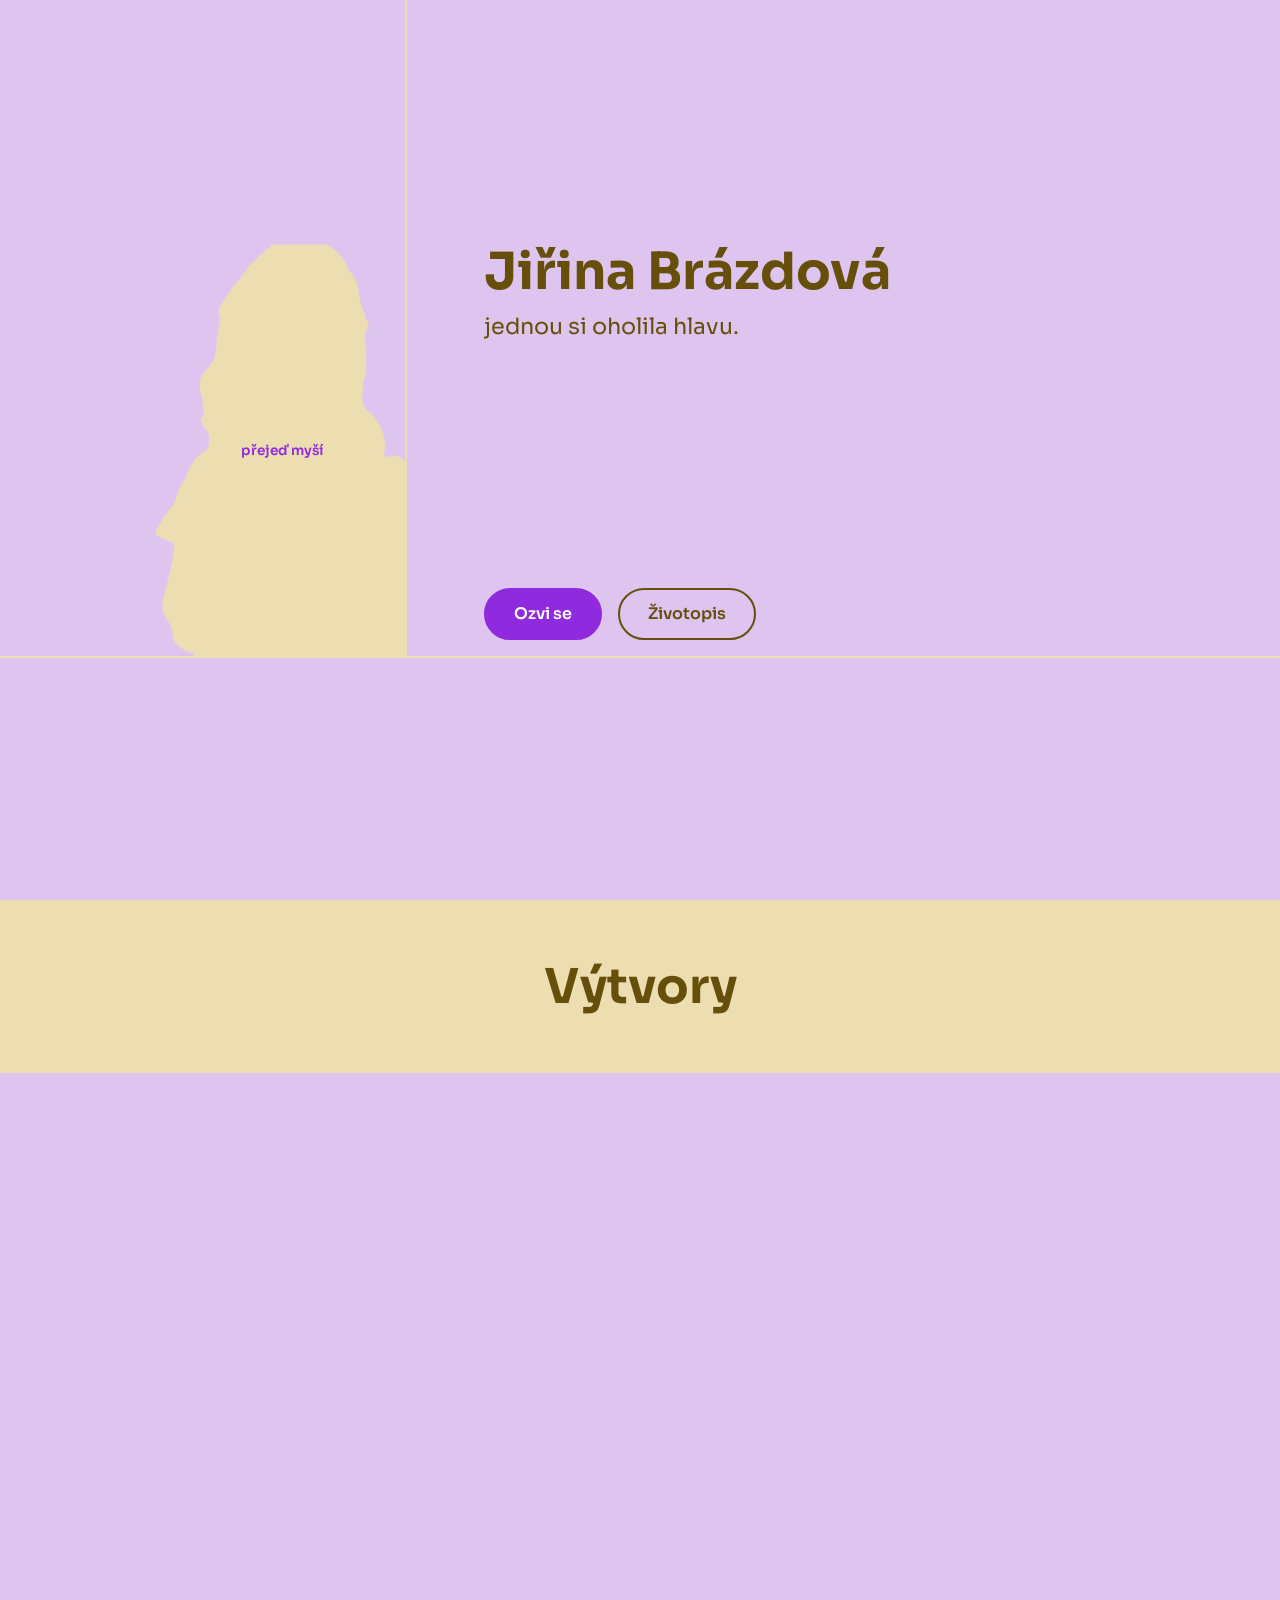
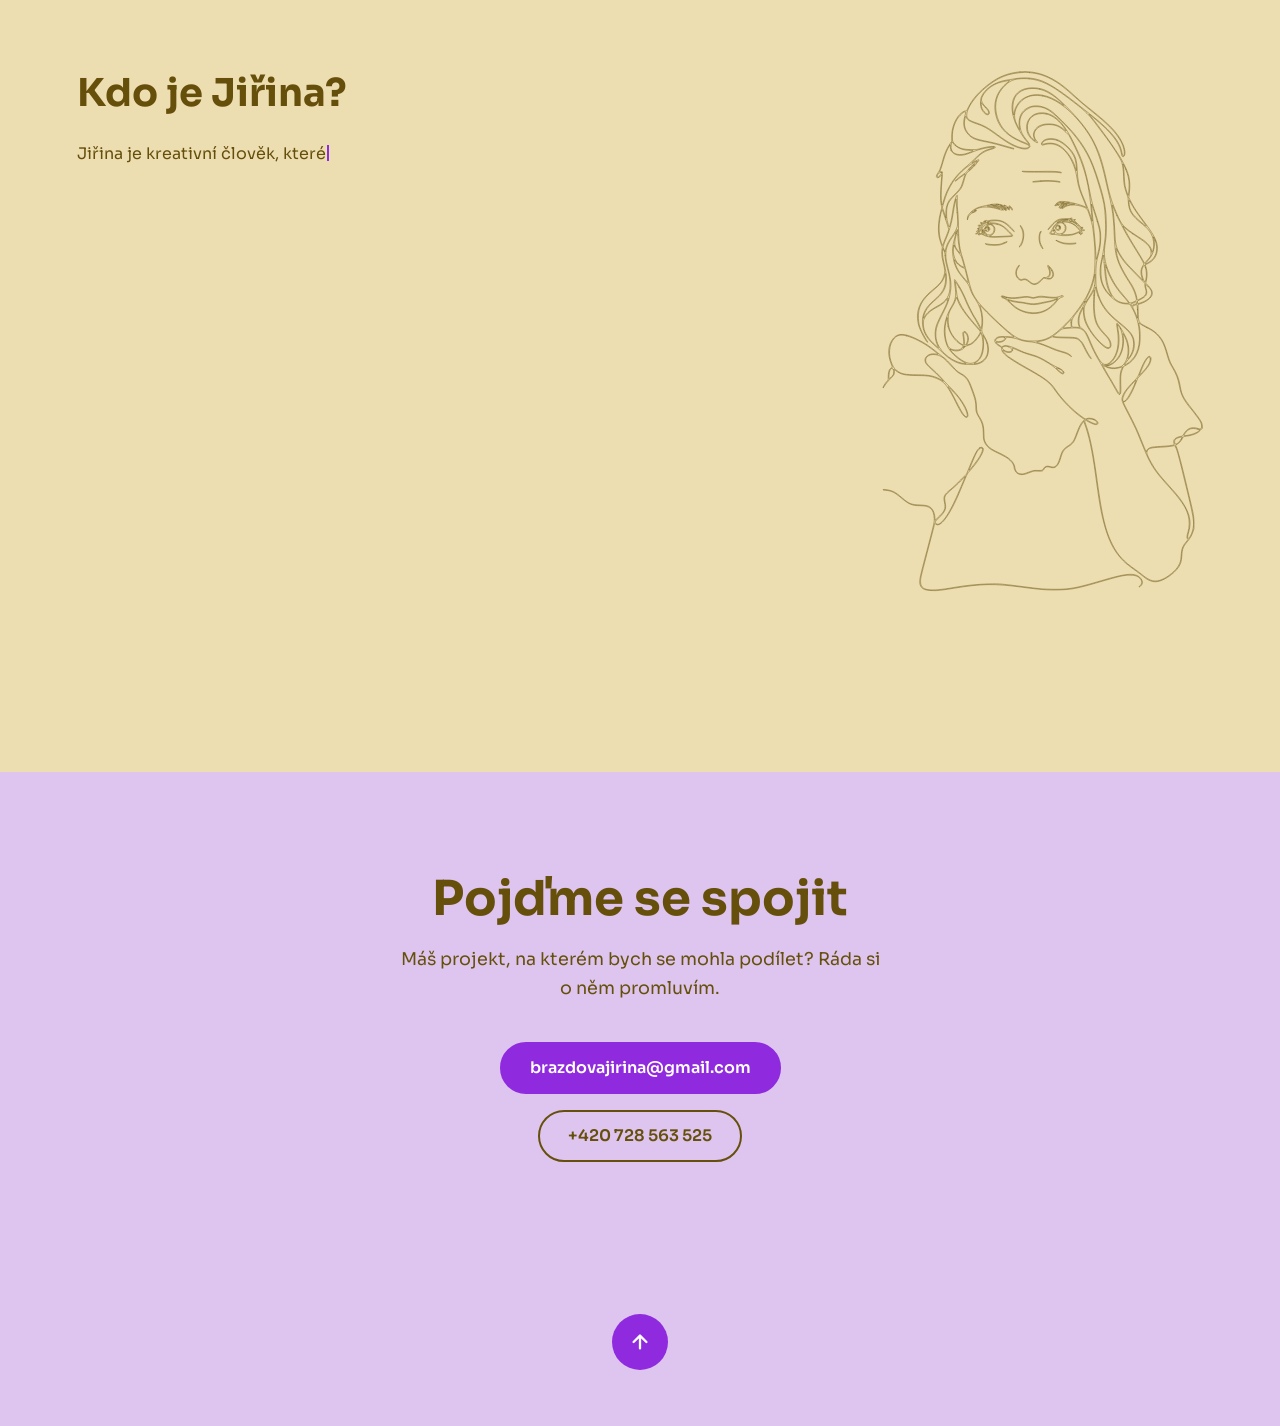
==== commit d40dab72: "Add a working Kontakt section for the Ozvi se button The hero's "Ozvi se" button linked to #contact," ====
--- a/index.html
+++ b/index.html
@@ -640,6 +640,17 @@
     </div>
   </section>
 
+  <section class="contact" id="contact">
+    <div class="contact-inner">
+      <h2 class="contact-title">Pojďme se spojit</h2>
+      <p class="contact-text">Máš projekt, na kterém bych se mohla podílet? Ráda si o něm promluvím.</p>
+      <div class="contact-buttons">
+        <a href="mailto:brazdovajirina@gmail.com" class="btn btn-primary">brazdovajirina@gmail.com</a>
+        <a href="tel:+420728563525" class="btn btn-secondary">+420 728 563 525</a>
+      </div>
+    </div>
+  </section>
+
   <footer class="back-to-top-wrap">
     <button class="back-to-top" id="backToTop" aria-label="Zpět nahoru">
       <svg viewBox="0 0 24 24" width="22" height="22" fill="none" stroke="currentColor" stroke-width="2.5" stroke-linecap="round" stroke-linejoin="round">
--- a/css/style.css
+++ b/css/style.css
@@ -591,6 +591,40 @@
   50%, 100% { opacity: 0; }
 }
 
+/* ---------- Contact ---------- */
+
+.contact {
+  background: var(--lilac);
+}
+
+.contact-inner {
+  max-width: 640px;
+  margin: 0 auto;
+  padding: 6rem clamp(1.5rem, 6vw, 6rem);
+  text-align: center;
+}
+
+.contact-title {
+  margin: 0 0 1rem;
+  font-size: clamp(2rem, 4vw, 3rem);
+  font-weight: 700;
+  color: var(--brown);
+}
+
+.contact-text {
+  margin: 0 0 2.5rem;
+  font-size: 1.1rem;
+  line-height: 1.6;
+  color: var(--brown);
+}
+
+.contact-buttons {
+  display: flex;
+  flex-wrap: wrap;
+  justify-content: center;
+  gap: 1rem;
+}
+
 /* ---------- Footer ---------- */
 
 .back-to-top-wrap {
